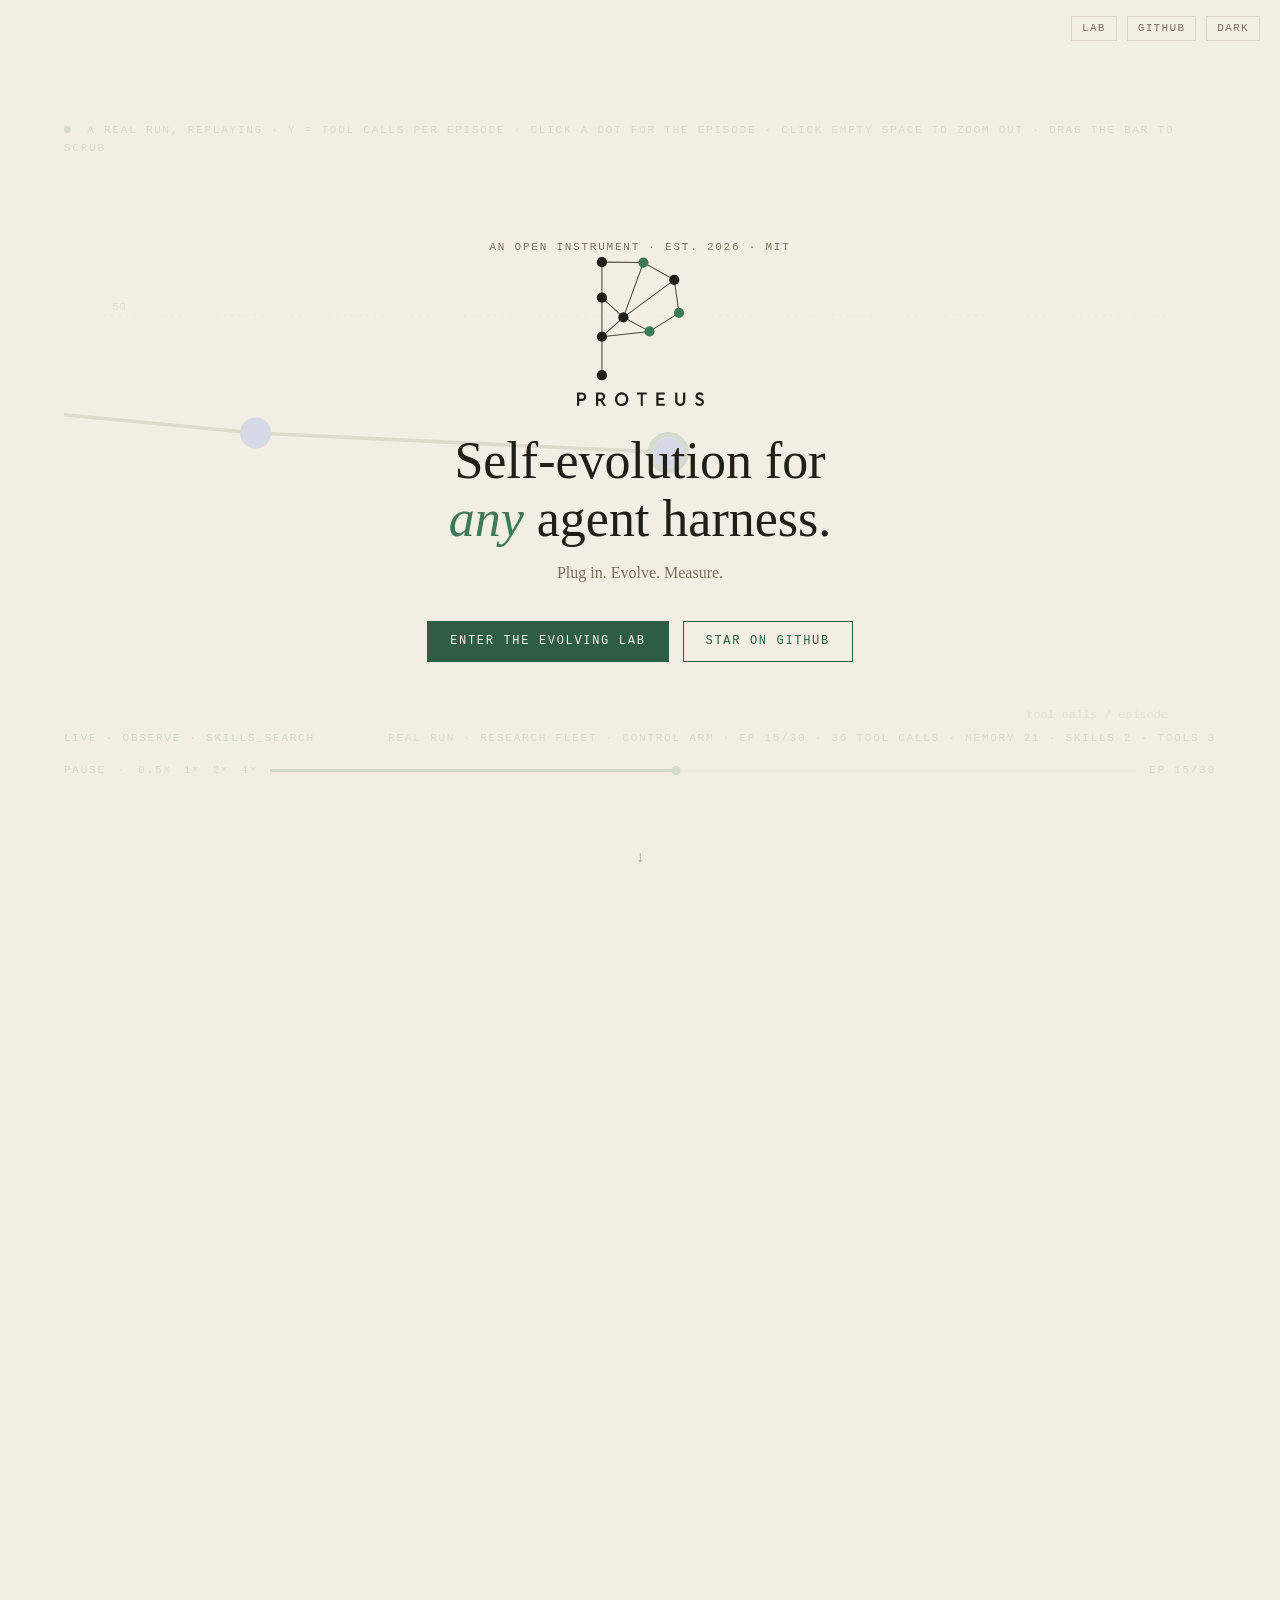
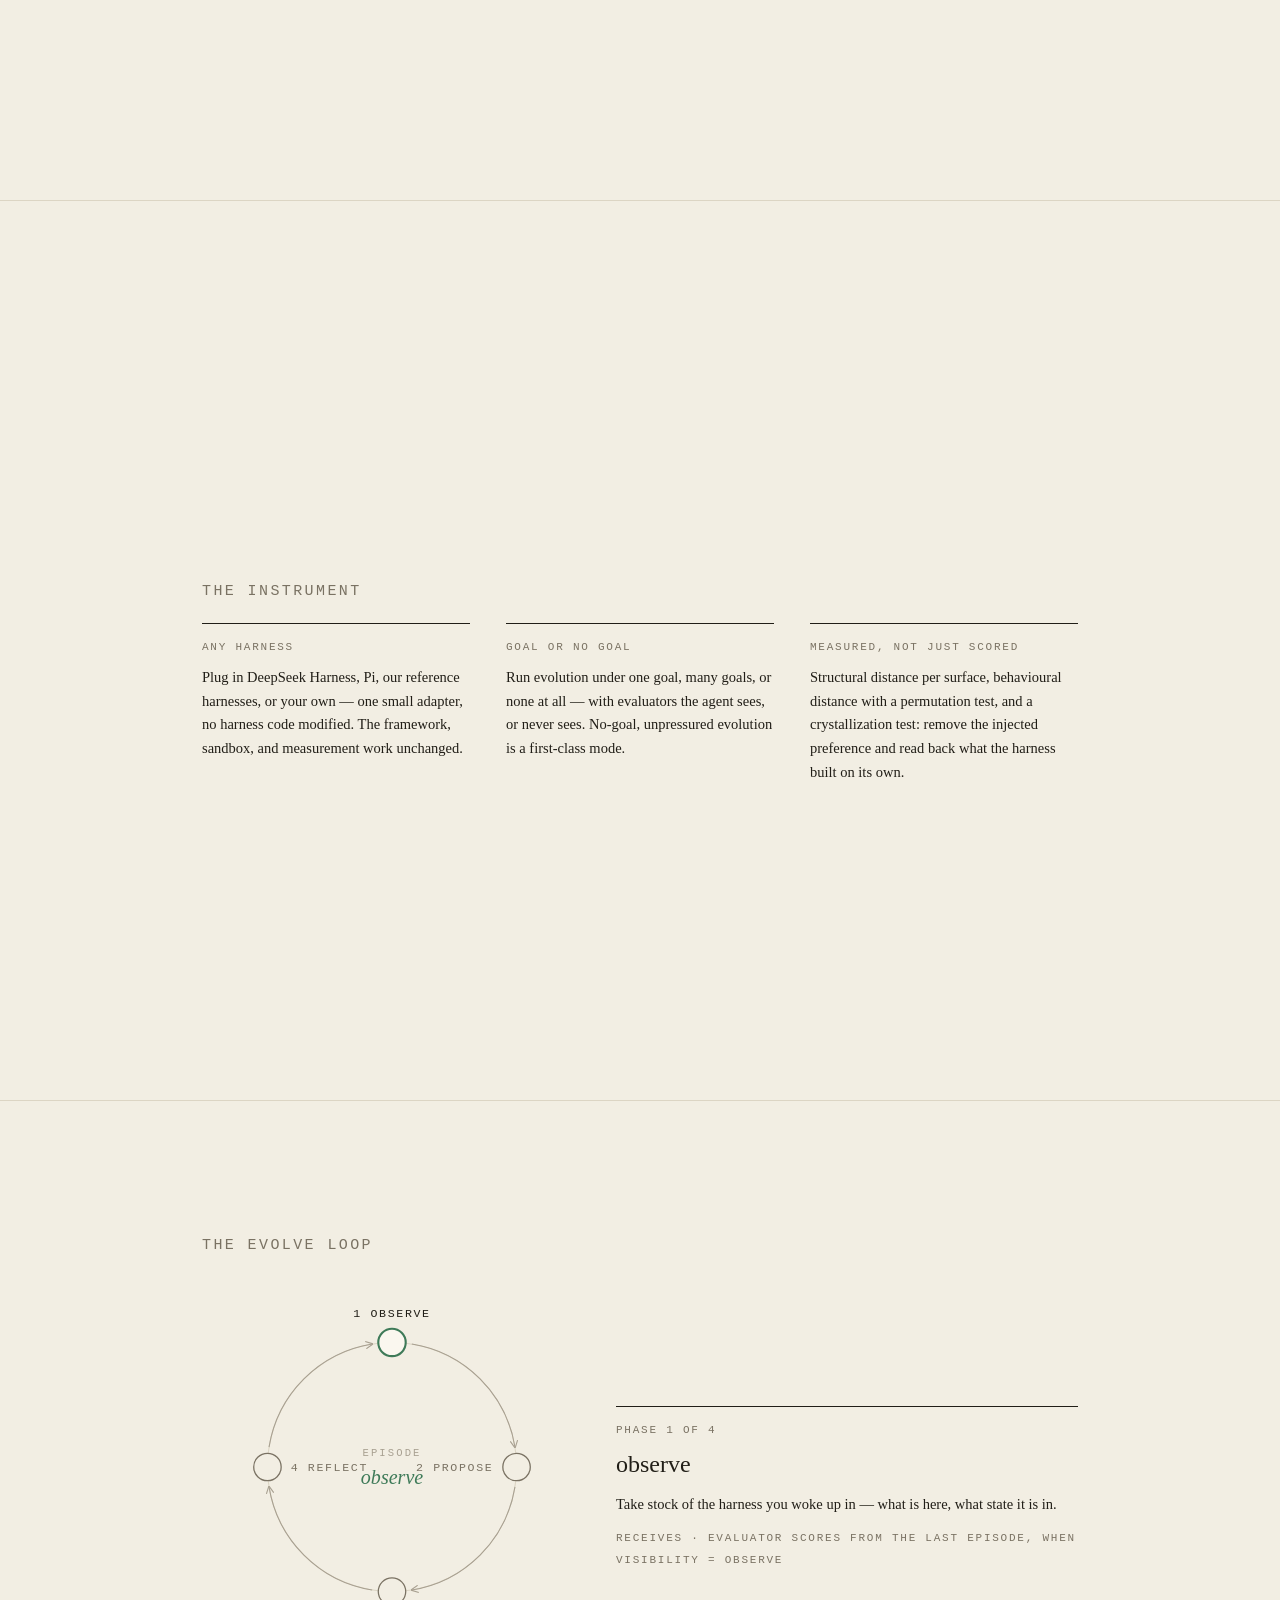
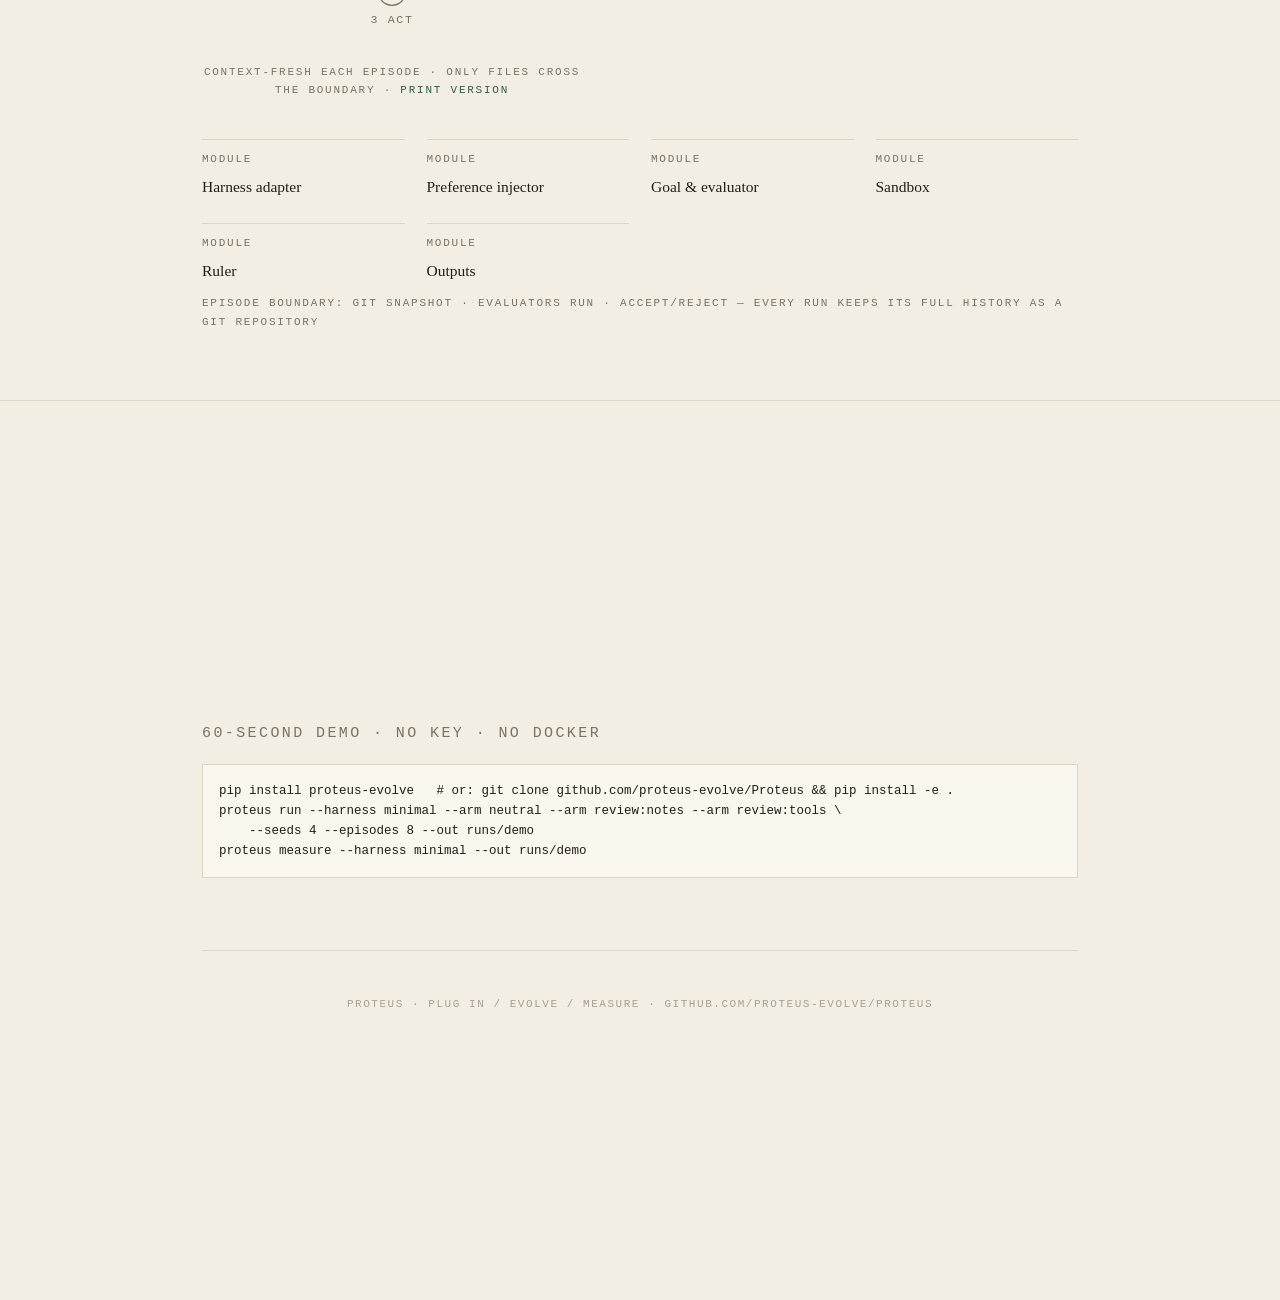
==== index.html @ 823c4cc6 "Deploy the Proteus frontend" ====
<!doctype html>
<html lang="en">
<head>
<meta charset="utf-8">
<meta name="viewport" content="width=device-width, initial-scale=1">
<title>Proteus — self-evolution for any agent harness</title>
<link rel="stylesheet" href="assets/site.css">
<style>
html { scroll-snap-type:y mandatory }
section.snap { height:100vh; scroll-snap-align:start; position:relative;
  display:flex; flex-direction:column; align-items:center; justify-content:center }
#corner-nav { position:fixed; top:16px; right:20px; z-index:40; display:flex;
  gap:10px; align-items:center }


/* the full-viewport stage: behind the hero, front for the trace section */
#stage { position:fixed; inset:0; z-index:1; opacity:.16; pointer-events:none;
  transition:opacity .8s cubic-bezier(.32,.72,0,1);
  display:flex; flex-direction:column; justify-content:center; padding:8vh 5vw }
body.trace-front #stage { opacity:1; pointer-events:auto }
#traj { width:100%; max-height:62vh; display:block }
#traj .axis { stroke:var(--rule) }
#traj .tline { stroke:var(--soft); fill:none; stroke-width:1.2 }
#traj circle { cursor:pointer }
#traj circle.cur { animation:breathe 3.4s cubic-bezier(.4,0,.6,1) infinite;
  transform-box:fill-box; transform-origin:50% 50%; will-change:transform,opacity }
@keyframes breathe {
  0%,100% { transform:scale(.8);  opacity:.5 }
  50%     { transform:scale(1.9); opacity:1 }
}
#traj circle.halo { fill:none; stroke:var(--anchor-hi); stroke-width:2;
  transform-box:fill-box; transform-origin:50% 50%; pointer-events:none;
  animation:halo 3.4s cubic-bezier(.4,0,.6,1) infinite }
@keyframes halo {
  0%,100% { transform:scale(1);   opacity:.5 }
  50%     { transform:scale(3.2); opacity:0 }
}
#stage-cap { display:flex; justify-content:space-between; gap:20px; flex-wrap:wrap }
#tick-line { min-height:20px; color:var(--anchor-hi) }
#live-card { position:absolute; width:min(330px, 34vw); pointer-events:none;
  opacity:0; transition:opacity .5s; border-left:2px solid var(--anchor-hi);
  padding:2px 0 2px 14px }
body.trace-front #live-card { opacity:1 }
#live-card .lc-prompt { font:italic 15px/1.5 "Iowan Old Style",Palatino,Georgia,serif;
  color:var(--ink); margin:6px 0 10px }
#live-card .lc-sub { color:var(--dim) }
#live-card .art { font:12px/1.7 "SF Mono",ui-monospace,monospace; color:var(--soft);
  white-space:nowrap; overflow:hidden; text-overflow:ellipsis }
#live-card .art b { color:var(--anchor-hi); font-weight:400 }
.hero-sec { z-index:2; text-align:center; pointer-events:none }
.hero-sec > * { pointer-events:auto }
.hero-h1 { font-size:clamp(30px,4.6vw,52px); font-weight:400; line-height:1.12;
  margin:26px auto 12px; max-width:20ch; text-wrap:balance }
.hero-cta { margin-top:34px; display:flex; gap:14px; justify-content:center;
  flex-wrap:wrap }
.hero-sec .down { position:absolute; bottom:30px; left:50%;
  transform:translateX(-50%); color:var(--dim); animation:bob 2.4s infinite;
  pointer-events:none }
@keyframes bob { 0%,100%{transform:translate(-50%,0)} 50%{transform:translate(-50%,8px)} }
@keyframes pulse { 0%,100%{opacity:1} 50%{opacity:.25} }
@media (prefers-reduced-motion: reduce) {
  .hero-sec .down, #traj circle.cur, #traj circle.halo, .sp-dot { animation:none }
  #traj circle.halo { display:none } }
.trace-hint { position:fixed; top:9vh; left:5vw; z-index:3; pointer-events:none;
  opacity:0; visibility:hidden;
  transition:opacity .8s cubic-bezier(.32,.72,0,1), visibility 0s .8s }
body.trace-front .trace-hint { opacity:1; visibility:visible; transition-delay:0s }
.rest { position:relative; z-index:2; background:var(--bg) }
section.page { height:100vh; scroll-snap-align:start; overflow-y:auto;
  display:flex; align-items:center; background:var(--bg);
  border-top:1px solid var(--rule); position:relative; z-index:2 }
section.page > .wrap { width:100% }
.sp-dot { width:7px; height:7px; border-radius:50%; background:var(--anchor-hi);
  display:inline-block; margin-right:8px;
  animation:breathe-dot 3.4s cubic-bezier(.4,0,.6,1) infinite }
@keyframes breathe-dot {
  0%,100% { transform:scale(.62); opacity:.5;  box-shadow:0 0 0 0 var(--anchor-hi) }
  50%     { transform:scale(1.15); opacity:1;  box-shadow:0 0 9px 1px var(--anchor-hi) }
}
</style>
</head>
<body>
<nav id="corner-nav">
  <a href="playground.html">Lab</a>
  <a href="https://github.com/proteus-evolve/Proteus">GitHub</a>
  <button id="theme-btn" type="button" aria-label="switch theme"></button>
</nav>

<div id="stage">
  <div class="micro" style="margin-bottom:14px"><span class="sp-dot"></span>
    a real run, replaying · y = tool calls per episode · click a dot for the episode ·
    click empty space to zoom out · drag the bar to scrub</div>
  <svg id="traj" viewBox="0 0 1000 520" aria-label="evolution trajectory">
    <g id="tj-overlay"></g><g id="tj-world"></g></svg>
  <div id="live-card">
    <div class="micro"><span class="sp-dot"></span><span id="lc-head"></span></div>
    <div class="lc-prompt" id="lc-prompt"></div>
    <div class="micro lc-sub">acting on</div>
    <div id="lc-arts"></div>
  </div>
  <div id="stage-cap">
    <span class="micro" id="tick-line"></span>
    <span class="micro" id="case-foot"></span>
  </div>
  <div id="transport">
    <a href="#" id="pp" class="micro tbtn">pause</a>
    <span class="micro tsep">·</span>
    <a href="#" class="micro tbtn spd" data-s="0.5">0.5×</a>
    <a href="#" class="micro tbtn spd on" data-s="1">1×</a>
    <a href="#" class="micro tbtn spd" data-s="2">2×</a>
    <a href="#" class="micro tbtn spd" data-s="4">4×</a>
    <div id="scrub"><i id="scrub-fill"></i><b id="scrub-knob"></b></div>
    <span class="micro" id="scrub-lab"></span>
  </div>
</div>

<section class="snap hero-sec">
  <div class="kicker micro">an open instrument · est. 2026 · MIT</div>
  <svg class="mark lockup" viewBox="0 0 621 734" role="img" aria-label="Proteus">
  <title>Proteus</title>
  <style>
    .mark line { stroke: currentColor; stroke-width: 5; opacity: .8; stroke-linecap: round }
    .mark circle { fill: currentColor }
    .mark circle.a { fill: var(--logo-accent, #3E7A58) }
    .mark path { fill: currentColor }
  </style>
  <g transform="translate(92.0 0)">
    <g fill="none">
      <line x1="30" y1="30" x2="233" y2="32"/>
      <line x1="30" y1="30" x2="30" y2="204"/>
      <line x1="233" y1="32" x2="384" y2="117"/>
      <line x1="233" y1="32" x2="135" y2="300"/>
      <line x1="384" y1="117" x2="407" y2="278"/>
      <line x1="384" y1="117" x2="135" y2="300"/>
      <line x1="30" y1="204" x2="135" y2="300"/>
      <line x1="30" y1="204" x2="30" y2="395"/>
      <line x1="407" y1="278" x2="263" y2="369"/>
      <line x1="135" y1="300" x2="263" y2="369"/>
      <line x1="135" y1="300" x2="30" y2="395"/>
      <line x1="263" y1="369" x2="30" y2="395"/>
      <line x1="30" y1="395" x2="30" y2="583"/>
    </g>
    <circle cx="30" cy="30" r="25"/>
    <circle cx="233" cy="32" r="25" class="a"/>
    <circle cx="384" cy="117" r="25"/>
    <circle cx="30" cy="204" r="25"/>
    <circle cx="407" cy="278" r="25" class="a"/>
    <circle cx="135" cy="300" r="25"/>
    <circle cx="263" cy="369" r="25" class="a"/>
    <circle cx="30" cy="395" r="25"/>
    <circle cx="30" cy="583" r="25"/>
  </g>
  <g transform="translate(0.0 667.0)">
    <g transform="translate(-18.000000,77.058488) scale(0.100000,-0.100000)">
      <path d="M2253 751 c-135 -46 -213 -162 -213 -316 0 -229 195 -380 413 -321
207 56 305 296 199 490 -75 137 -246 200 -399 147z m225 -117 c78 -46 126
-165 102 -256 -50 -191 -291 -237 -398 -76 -24 38 -27 50 -27 132 0 84 2 94
29 134 67 98 190 126 294 66z"/>
      <path d="M6108 760 c-76 -23 -128 -95 -128 -177 0 -86 50 -139 175 -188 90
-35 114 -50 126 -82 21 -55 -35 -113 -107 -113 -35 0 -112 37 -127 61 -17 27
-28 24 -66 -15 l-33 -34 42 -41 c89 -86 249 -96 336 -19 48 42 64 77 64 138 0
100 -36 140 -180 201 -94 39 -120 62 -120 106 0 75 119 97 184 34 l32 -31 38
39 37 38 -42 37 c-61 52 -151 70 -231 46z"/>
      <path d="M180 435 l0 -325 55 0 55 0 0 120 0 120 83 0 c98 0 146 12 187 47 94
78 93 245 -1 315 -54 40 -93 48 -240 48 l-139 0 0 -325z m290 210 c37 -19 50
-43 50 -92 -1 -73 -46 -103 -152 -103 l-78 0 0 105 0 105 75 0 c48 0 87 -6
105 -15z"/>
      <path d="M1118 754 c-5 -4 -8 -151 -8 -326 l0 -318 55 0 55 0 0 120 0 120 49
0 49 0 74 -120 73 -120 63 0 64 0 -23 38 c-13 20 -49 77 -80 127 l-58 89 39
23 c49 30 90 108 90 173 0 62 -35 127 -89 165 -42 30 -44 30 -194 33 -84 2
-155 0 -159 -4z m281 -108 c49 -26 66 -99 35 -145 -24 -34 -74 -51 -149 -51
l-65 0 0 105 0 105 75 0 c46 0 87 -6 104 -14z"/>
      <path d="M3110 710 l0 -50 95 0 95 0 0 -275 0 -275 50 0 50 0 0 275 0 275 95
0 95 0 0 50 0 50 -240 0 -240 0 0 -50z"/>
      <path d="M4060 435 l0 -325 205 0 205 0 0 50 0 50 -150 0 -150 0 0 90 0 89
128 3 127 3 3 47 3 47 -128 3 -128 3 -3 83 -3 82 151 0 150 0 0 50 0 50 -205
0 -205 0 0 -325z"/>
      <path d="M4988 753 c-2 -5 -4 -111 -3 -238 1 -220 2 -232 24 -278 97 -198 393
-174 456 37 11 37 15 105 15 268 l0 218 -54 0 -55 0 -3 -232 c-3 -209 -5 -236
-22 -261 -54 -80 -178 -79 -228 2 -22 34 -23 48 -26 264 l-4 227 -48 0 c-27 0
-50 -3 -52 -7z"/>
    </g>
  </g>
</svg>
  <h1 class="hero-h1">
    Self-evolution for <em style="font-style:italic;color:var(--anchor-hi)">any</em>
    agent harness.</h1>
  <div class="slog" style="color:var(--soft)">Plug in. Evolve. Measure.</div>
  <div class="cta hero-cta">
    <a class="btn primary" href="playground.html">Enter the evolving lab</a>
    <a class="btn" href="https://github.com/proteus-evolve/Proteus">Star on GitHub</a>
  </div>
  <div class="down">↓</div>
</section>

<section class="snap" id="trace-sec">
  <div class="trace-hint">
    <div class="micro">the specimen · research fleet · control arm — no goal,
      no injected preference</div>
    <div class="micro" style="margin-top:4px;color:var(--dim)">click any dot to step
      inside an episode · scroll on for the instrument</div>
  </div>
</section>

<section class="page"><div class="wrap">
  <h2>The instrument</h2>
  <div class="grid">
    <div class="card">
      <h3>Any harness</h3>
      Plug in DeepSeek Harness, Pi, our reference harnesses, or your own — one small
      adapter, no harness code modified. The framework, sandbox, and measurement work
      unchanged.
    </div>
    <div class="card">
      <h3>Goal or no goal</h3>
      Run evolution under one goal, many goals, or none at all — with evaluators the agent
      sees, or never sees. No-goal, unpressured evolution is a first-class mode.
    </div>
    <div class="card">
      <h3>Measured, not just scored</h3>
      Structural distance per surface, behavioural distance with a permutation test, and a
      crystallization test: remove the injected preference and read back what the harness
      built on its own.
    </div>
  </div>

  
  </div></section>

<section class="page"><div class="wrap">
  <h2>The evolve loop</h2>
  <div class="loop-wrap">
    <div class="loop-stage">
      <svg id="loop-svg" viewBox="0 0 360 360" aria-label="observe, propose, act, reflect cycle">
        <circle cx="180" cy="180" r="118" fill="none" stroke="var(--rule)" stroke-width="1"/>
        <g id="loop-arrows"></g>
        <g id="loop-nodes"></g>
        <text x="180" y="170" text-anchor="middle" class="loop-ep micro">EPISODE</text>
        <text x="180" y="196" text-anchor="middle" id="loop-phase" class="loop-cur"></text>
      </svg>
      <div class="micro" style="text-align:center; margin-top:6px">
        context-fresh each episode · only files cross the boundary ·
        <a href="assets/proteus-architecture.png">print version</a></div>
    </div>
    <div class="loop-detail">
      <div class="micro" id="d-kind"></div>
      <div class="d-title" id="d-title"></div>
      <p id="d-body"></p>
      <div class="micro" id="d-plug"></div>
    </div>
  </div>

  <div class="mod-rail" id="mods"></div>
  <div class="micro" style="margin-top:10px">episode boundary: git snapshot · evaluators
  run · accept/reject — every run keeps its full history as a git repository</div>

<style>
.loop-wrap { display:grid; grid-template-columns:minmax(280px,380px) 1fr; gap:34px;
  align-items:center }
@media (max-width:760px){ .loop-wrap { grid-template-columns:1fr } }
#loop-svg { width:100%; display:block }
.loop-ep { fill:var(--dim); font-size:10px; letter-spacing:.2em }
.loop-cur { fill:var(--anchor-hi); font-size:19px;
  font-family:"Iowan Old Style",Palatino,Georgia,serif; font-style:italic }
.loop-node { cursor:pointer }
.loop-node circle { fill:var(--bg); stroke:var(--soft); stroke-width:1.2;
  transition:all .25s }
.loop-node text { fill:var(--soft); font-size:11px; letter-spacing:.14em;
  font-family:"SF Mono",ui-monospace,monospace; text-transform:uppercase }
.loop-node.on circle { stroke:var(--anchor-hi); stroke-width:2; fill:var(--panel) }
.loop-node.on text { fill:var(--ink) }
.loop-node.lit circle { stroke:var(--anchor-hi); stroke-dasharray:3 3 }
#loop-arrows path { stroke:var(--dim); fill:none; stroke-width:1;
  marker-end:url(#arr) }
.loop-detail { border-top:1px solid var(--ink); padding-top:14px; min-height:150px }
.d-title { font-size:24px; margin:6px 0 8px;
  font-family:"Iowan Old Style",Palatino,Georgia,serif }
.loop-detail p { font-size:14.5px; margin-bottom:10px }
#d-plug { line-height:2 }
.mod-rail { display:grid; grid-template-columns:repeat(auto-fit,minmax(200px,1fr));
  gap:22px; margin-top:40px }
.mod { border-top:1px solid var(--rule); padding-top:10px; cursor:pointer;
  transition:border-color .2s }
.mod:hover, .mod.on { border-top-color:var(--anchor) }
.mod .micro { display:block; margin-bottom:6px }
.mod .m-name { font-size:15.5px;
  font-family:"Iowan Old Style",Palatino,Georgia,serif }
</style>
<script>
const PHASES = [
  {k:"observe", body:"Take stock of the harness you woke up in — what is here, what state it is in.",
   plug:"receives · evaluator scores from the last episode, when visibility = observe"},
  {k:"propose", body:"List what you could do next to improve your own harness.",
   plug:"receives · the disposition's phase text, like every phase"},
  {k:"act", body:"Pick one proposal and carry it out by editing your own harness.",
   plug:"receives · the goal text, when a goal is configured"},
  {k:"reflect", body:"Decide what to carry forward. Only files survive to the next episode.",
   plug:"followed by · git snapshot → evaluators → accept/reject"},
];
const MODS = [
  {n:"Harness adapter", lit:[0,1,2,3],
   b:"One small class runs the four phases on any harness — minimal, llm, dsh, pi, aki, or yours via --harness module:Class. No harness code modified.",
   p:"runs · every phase"},
  {n:"Preference injector", lit:[0,1,2,3],
   b:"A removable disposition installed at episode 0: review:<surface>, record:<surface>, or custom text — carried as a marked block the harness reads natively.",
   p:"touches · every phase, removable for the swap test"},
  {n:"Goal & evaluator", lit:[0,2],
   b:"No goal, one goal, or many. Evaluators score every episode; the agent sees the score in observe — or never. An outer loop can reject regressions.",
   p:"goal → act · visible scores → observe"},
  {n:"Sandbox", lit:[2],
   b:"Episodes run in prepared, pinned containers (environments/): the harness in the image, the evolving workspace always a mount, network declared per environment.",
   p:"contains · act, where authored code runs"},
  {n:"Ruler", lit:[3],
   b:"Structural distance per surface, behavioural distance with a permutation test, and crystallization: remove the disposition, read back what survived.",
   p:"reads · every episode boundary, same ruler for every condition"},
  {n:"Outputs", lit:[3],
   b:"One git commit per episode — export or push the evolution history. A live tracker shows progress and the identity fabric while the sweep runs.",
   p:"emits · git history + live fabric"},
];
const CX=180, CY=180, R=118;
const pos = i => { const a = -Math.PI/2 + i*Math.PI/2;
  return [CX+R*Math.cos(a), CY+R*Math.sin(a)]; };
const nodesG = document.getElementById("loop-nodes");
const arrowsG = document.getElementById("loop-arrows");
const svg = document.getElementById("loop-svg");
svg.insertAdjacentHTML("afterbegin",
  `<defs><marker id="arr" viewBox="0 0 8 8" refX="7" refY="4" markerWidth="7"
    markerHeight="7" orient="auto"><path d="M0,0 L8,4 L0,8" fill="none"
    stroke="var(--dim)" stroke-width="1.2"/></marker></defs>`);
PHASES.forEach((p,i) => {
  const [x,y] = pos(i);
  const g = document.createElementNS("http://www.w3.org/2000/svg","g");
  g.setAttribute("class","loop-node"); g.dataset.i = i;
  const ly = i===0 ? y-24 : i===2 ? y+30 : y+4;
  const lx = i===1 ? x-22 : i===3 ? x+22 : x;      // side labels sit inside the circle
  const anch = i===1 ? "end" : i===3 ? "start" : "middle";
  g.innerHTML = `<circle cx="${x}" cy="${y}" r="13"/>
    <text x="${lx}" y="${ly}" text-anchor="${anch}">${i+1} ${p.k}</text>`;
  g.addEventListener("click", () => { manual = true; setPhase(i); });
  nodesG.appendChild(g);
  const [x2,y2] = pos((i+1)%4);
  const a1 = -Math.PI/2 + i*Math.PI/2 + 0.16, a2 = a1 + Math.PI/2 - 0.32;
  const p1 = [CX+R*Math.cos(a1), CY+R*Math.sin(a1)];
  const p2 = [CX+R*Math.cos(a2), CY+R*Math.sin(a2)];
  const path = document.createElementNS("http://www.w3.org/2000/svg","path");
  path.setAttribute("d",
    `M${p1[0]},${p1[1]} A${R},${R} 0 0 1 ${p2[0]},${p2[1]}`);
  arrowsG.appendChild(path);
});
let cur = 0, manual = false;
function setPhase(i, fromMod) {
  cur = i;
  [...nodesG.children].forEach((g,j) => {
    g.classList.toggle("on", j===i);
    if (!fromMod) g.classList.remove("lit");
  });
  const p = PHASES[i];
  document.getElementById("loop-phase").textContent = p.k;
  if (!fromMod) {
    document.getElementById("d-kind").textContent = `phase ${i+1} of 4`;
    document.getElementById("d-title").textContent = p.k;
    document.getElementById("d-body").textContent = p.body;
    document.getElementById("d-plug").textContent = p.plug;
    [...document.querySelectorAll(".mod")].forEach(m => m.classList.remove("on"));
  }
}
const modsDiv = document.getElementById("mods");
MODS.forEach((m,mi) => {
  const d = document.createElement("div");
  d.className = "mod";
  d.innerHTML = `<span class="micro">module</span>
    <span class="m-name">${m.n}</span>`;
  const show = () => {
    document.getElementById("d-kind").textContent = "module";
    document.getElementById("d-title").textContent = m.n;
    document.getElementById("d-body").textContent = m.b;
    document.getElementById("d-plug").textContent = m.p;
    [...document.querySelectorAll(".mod")].forEach(x => x.classList.remove("on"));
    d.classList.add("on");
    [...nodesG.children].forEach((g,j) =>
      g.classList.toggle("lit", m.lit.includes(j)));
    manual = true;
  };
  d.addEventListener("mouseenter", () => {
    [...nodesG.children].forEach((g,j) =>
      g.classList.toggle("lit", m.lit.includes(j)));
  });
  d.addEventListener("mouseleave", () => {
    if (!d.classList.contains("on"))
      [...nodesG.children].forEach(g => g.classList.remove("lit"));
  });
  d.addEventListener("click", show);
  modsDiv.appendChild(d);
});
setPhase(0);
if (!matchMedia("(prefers-reduced-motion: reduce)").matches)
  setInterval(() => { if (!manual) setPhase((cur+1)%4); }, 2600);
</script>

  
  </div></section>

<section class="page"><div class="wrap">
  <h2>60-second demo · no key · no docker</h2>
  <pre class="cmd">pip install proteus-evolve   # or: git clone github.com/proteus-evolve/Proteus && pip install -e .
proteus run --harness minimal --arm neutral --arm review:notes --arm review:tools \
    --seeds 4 --episodes 8 --out runs/demo
proteus measure --harness minimal --out runs/demo</pre>

  <footer class="site">Proteus · plug in / evolve / measure ·
<a href="https://github.com/proteus-evolve/Proteus">github.com/proteus-evolve/Proteus</a></footer>
</div></section>


<div id="dome-overlay">
  <div class="dome-top">
    <span class="micro" id="dome-title"></span>
    <span class="dome-nav">
      <a href="#" id="dome-prev">‹ prev</a>
      <a href="#" id="dome-next">next ›</a>
      <a href="#" id="dome-close">✕ close</a>
    </span>
  </div>
  <div class="dome-body">
    <div class="disc" id="dome">
      <div class="micro" id="dome-phase"></div>
      <div class="prompt" id="dome-prompt"></div>
      <div id="dome-feed"></div>
    </div>
    <div class="dome-panels">
      <div class="dome-side">
        <h3>setup</h3>
        <div class="kv" id="dome-setup"></div>
      </div>
      <div class="dome-side">
        <h3>measurement · this episode</h3>
        <div class="kv" id="dome-meas"></div>
      </div>
    </div>
  </div>
</div>



<style>
:root { --s-memory:#4F6DF5 }
.case { display:block; max-width:660px; margin:52px auto 0; text-align:left;
  border:1px solid var(--rule); background:var(--panel); padding:16px 18px 12px;
  text-decoration:none; color:var(--ink) }
.case:hover { border-color:var(--anchor); text-decoration:none }
.sp-head { display:flex; align-items:center; gap:8px; margin-bottom:10px }
.sp-dot { width:7px; height:7px; border-radius:50%; background:var(--anchor-hi);
  animation:pulse 1.6s ease-in-out infinite; flex:none }
@keyframes pulse { 0%,100%{opacity:1} 50%{opacity:.25} }
@media (prefers-reduced-motion: reduce){ .sp-dot{animation:none} }
#traj { width:100%; display:block }
#traj .axis { stroke:var(--rule) }
#traj .tline { stroke:var(--soft); fill:none; stroke-width:1 }
#traj circle { cursor:pointer }
#traj circle.cur { animation:breathe 3.4s cubic-bezier(.4,0,.6,1) infinite;
  transform-box:fill-box; transform-origin:50% 50%; will-change:transform,opacity }
@keyframes breathe {
  0%,100% { transform:scale(.8);  opacity:.5 }
  50%     { transform:scale(1.9); opacity:1 }
}
#traj circle.halo { fill:none; stroke:var(--anchor-hi); stroke-width:2;
  transform-box:fill-box; transform-origin:50% 50%; pointer-events:none;
  animation:halo 3.4s cubic-bezier(.4,0,.6,1) infinite }
@keyframes halo {
  0%,100% { transform:scale(1);   opacity:.5 }
  50%     { transform:scale(3.2); opacity:0 }
}
#tick-line { min-height:17px; color:var(--anchor-hi) }
.sp-foot { margin-top:8px; color:var(--dim) }
#transport { display:flex; align-items:center; gap:12px; margin-top:14px }
.tbtn { color:var(--soft) } .tbtn:hover { color:var(--anchor); text-decoration:none }
.tbtn.on { color:var(--anchor-hi) }
.tsep { color:var(--dim) }
#scrub { flex:1; height:14px; display:flex; align-items:center; cursor:pointer;
  position:relative; min-width:160px; touch-action:none }
#scrub::before { content:""; position:absolute; left:0; right:0; height:3px;
  background:var(--rule) }
#scrub-fill { position:absolute; left:0; height:3px; background:var(--anchor);
  width:0 }
#scrub-knob { position:absolute; width:9px; height:9px; border-radius:50%;
  background:var(--anchor-hi); transform:translateX(-50%); left:0 }

#dome-overlay { position:fixed; inset:0; background:var(--bg); z-index:50;
  display:flex; flex-direction:column; padding:18px 22px; overflow-y:auto;
  visibility:hidden; opacity:0;
  transition:opacity .45s cubic-bezier(.32,.72,0,1), visibility 0s .45s }
#dome-overlay.on { visibility:visible; opacity:1; transition:opacity .45s
  cubic-bezier(.32,.72,0,1) }
#dome-overlay .dome-top, #dome-overlay .dome-body { opacity:0;
  transform:translateY(12px);
  transition:opacity .5s cubic-bezier(.32,.72,0,1), transform .5s
  cubic-bezier(.32,.72,0,1) }
#dome-overlay.in .dome-top, #dome-overlay.in .dome-body { opacity:1;
  transform:none }
#zoom-ghost { position:fixed; border-radius:50%; border:1px solid var(--soft);
  background:var(--panel); z-index:60; pointer-events:none;
  transition:all .62s cubic-bezier(.32,.72,0,1) }
@media (prefers-reduced-motion: reduce) {
  #dome-overlay, #dome-overlay .dome-top, #dome-overlay .dome-grid,
  #zoom-ghost { transition:none } }
.dome-top { display:flex; justify-content:space-between; align-items:center;
  margin-bottom:8px }
.dome-nav a { margin-left:18px; font:12px "SF Mono",ui-monospace,monospace;
  letter-spacing:.1em; text-transform:uppercase }
.dome-body { flex:1; position:relative; display:flex; align-items:center }
.disc { --R:min(96vh, 54vw); position:absolute; left:-1px; top:50%;
  transform:translateY(-50%); width:var(--R); height:calc(2*var(--R));
  border-radius:0 var(--R) var(--R) 0; overflow:hidden;
  display:flex; flex-direction:column; justify-content:center;
  padding:0 12% 0 4%; color:#F8F7F2 }
.disc .micro { color:rgba(255,255,255,.72) }
#dome-phase { letter-spacing:.3em; margin-bottom:8px }
.disc .prompt { font:italic 14.5px/1.5 "Iowan Old Style",Palatino,Georgia,serif;
  color:rgba(255,255,255,.82); margin-bottom:16px; max-width:46ch }
#dome-feed { max-height:66%; overflow-y:auto; font:13px/1.85 "SF Mono",
  ui-monospace,monospace; scrollbar-width:none }
#dome-feed::-webkit-scrollbar { display:none }
#dome-feed.live { mask-image:linear-gradient(to bottom, transparent, black 14%) }
#dome-feed .st.now { background:rgba(255,255,255,.14); border-radius:3px }
#dome-feed .st { display:flex; gap:10px; align-items:baseline; white-space:nowrap;
  overflow:hidden }
#dome-feed .st .ph { color:rgba(255,255,255,.5); width:60px; flex:none;
  font-size:10px; text-transform:uppercase; letter-spacing:.08em }
#dome-feed .st .tl { color:#fff; flex:none }
#dome-feed .st .tg { color:rgba(255,255,255,.66); overflow:hidden;
  text-overflow:ellipsis }
#dome-feed .st.w .tl { text-decoration:underline; text-underline-offset:3px }
.dome-panels { margin-left:calc(min(96vh,54vw) + 3vw); flex:1;
  display:grid; grid-template-columns:1fr 1fr; gap:34px; max-width:760px;
  padding-right:3vw }
.dome-side .kv { font-size:13.5px }
.dome-side .kv .micro { display:block; margin:10px 0 1px }
@media (max-width:820px) {
  .disc { --R:min(56vh,80vw) }
  .dome-panels { margin-left:calc(min(56vh,80vw) + 4vw); grid-template-columns:1fr;
    overflow-y:auto; max-height:88vh }
}
.meas-bar { height:5px; background:var(--anchor); margin:3px 0 8px }

/* ------------------------------------------------------------------ phone layout
   A phone is portrait, short, and has a browser chrome that grows and shrinks as you
   scroll. Three things follow: heights are dvh (100vh is the *large* viewport, so a
   100vh section is taller than what you can see while the address bar is out); snap is
   proximity, not mandatory, so a section taller than the screen can still be read; and
   the trajectory frame turns portrait, because a 1000x520 world drawn 375px wide is
   195px tall — a sliver. */
@media (max-width:760px) {
  html { scroll-snap-type:y proximity }
  section.snap, section.page { height:auto; min-height:100vh; min-height:100svh }
  section.snap { padding:72px 20px 30px }
  section.page { align-items:flex-start; padding:64px 0 34px }
  section.page > .wrap { margin-block:auto }          /* centred if it fits, top if not */

  #corner-nav { top:10px; right:12px; gap:6px }
  #corner-nav a, #theme-btn { padding:5px 8px; font-size:10px; letter-spacing:.1em }

  /* the stage's readouts belong to the trace section; over the hero they collide
     with the wordmark, so they only exist once the trace is in front */
  #stage { padding:64px 20px 24px }
  #stage > .micro, #stage-cap, #transport { display:none }
  body.trace-front #stage > .micro,
  body.trace-front #stage-cap,
  body.trace-front #transport { display:flex }
  body.trace-front #stage > .micro { display:block; font-size:10px; line-height:1.6 }
  #stage-cap { flex-direction:column; gap:4px }
  #transport { flex-wrap:wrap; gap:8px 10px; margin-top:10px }
  #scrub { order:2; flex:1 0 100%; min-width:0 }
  #scrub-lab { order:1; margin-left:auto }

  /* no room beside a 6px dot, and the same content is one tap away in the episode
     view, so the floating card is dropped rather than shrunk */
  #live-card { display:none }
  .trace-hint { top:62px; left:20px; right:20px }
  .trace-hint .micro { font-size:10px; line-height:1.55 }
  .trace-hint .micro + .micro { display:none }   /* the stage caption already says it */

  .hero-sec .mark.lockup, .hero .mark.lockup { height:104px }
  .hero-h1 { font-size:28px; margin-top:20px }
  .hero-cta { flex-direction:column; align-items:stretch; gap:10px; margin-top:26px }
  .hero-cta .btn { padding:12px 14px }
  .hero-sec .down { bottom:14px }

  pre.cmd { font-size:11.5px; padding:12px }
  h2 { margin-top:0 }

  /* the episode view stacks: the disc keeps bleeding off the left edge, the setup and
     measurement panels move below it instead of into a 16px gutter */
  #dome-overlay { padding:14px 16px }
  .dome-top { flex-wrap:wrap; gap:6px 14px }
  .dome-nav a { margin-left:0; margin-right:16px }
  .dome-body { flex-direction:column; align-items:stretch; overflow:visible }
  .disc { --R:min(44vh,96vw); position:relative; left:0; top:0; transform:none;
    margin-left:-16px; flex:none; padding:0 18% 0 16px }
  /* keep the feed in the disc's wide middle band, or the curve eats the outer rows */
  #dome-feed { max-height:56% }
  .disc .prompt { font-size:13.5px }
  .dome-panels { margin-left:0; grid-template-columns:1fr; gap:22px; max-width:none;
    padding:22px 0 0; overflow:visible; max-height:none }
}

/* A phone held sideways is wide enough to miss the query above and far too short for a
   full-height hero: the same crowding, so the same treatment, keyed on height. */
@media (max-height:600px) {
  html { scroll-snap-type:y proximity }
  section.snap, section.page { height:auto; min-height:100vh; min-height:100svh }
  section.snap { padding:54px 5vw 22px }
  section.page { align-items:flex-start; padding:50px 0 26px }
  section.page > .wrap { margin-block:auto }
  #corner-nav { top:8px; right:12px }

  #stage { padding:48px 5vw 16px }
  #stage > .micro, #stage-cap, #transport, #live-card { display:none }
  body.trace-front #stage > .micro { display:block }
  body.trace-front #stage-cap { display:flex }
  body.trace-front #transport { display:flex }
  #traj { min-height:0; max-height:52svh }

  .hero-sec .mark.lockup, .hero .mark.lockup { height:76px }
  .hero-h1 { font-size:26px; margin:14px auto 8px }
  .hero-cta { margin-top:18px }
  .hero-sec .down { display:none }
  .trace-hint { top:50px }
}
</style>

<script src="assets/case-data.js"></script>
<script>
(() => {
  const C = window.CASE, EPS = C.episodes, N = EPS.length;
  const SURF = {memory:"var(--s-memory)", skills:"var(--s-skills)", tools:"var(--s-tools)"};
  const WRITE = /write|edit|update|append/;
  // the framework's four phase prompts, verbatim (this arm adds no disposition or goal
  // text, so what the agent receives is exactly this)
  const PROMPTS = {
    observe: "Take stock of the harness you woke up in: what is here, what state it is in.",
    propose: "List what you could do next to improve your own harness.",
    act: "Pick one of your proposals and carry it out by editing your own harness.",
    reflect: "Decide what to carry forward. Only files survive to the next episode.",
  };
  const reduced = () => matchMedia("(prefers-reduced-motion: reduce)").matches;

  // ---- world geometry: x = episode, y = tool calls (fixed scale)
  const SP = 160, PADX = 90, VH = 520, TOP = 70, BOT = VH - 70;
  // the SVG frame is separate from the world: landscape on a desktop, portrait on a
  // phone, where a 1000x520 frame drawn 375px wide would be 195px of usable plot
  const svgEl = document.getElementById("traj");
  let FW = 1000, FH = 520, GRID_FS = 11;
  const narrow = () => innerWidth <= 760;
  const tcMax = Math.max(...EPS.map(e => e.steps.length));
  const Y_MAX = Math.ceil(tcMax / 25) * 25;
  const px = i => PADX + i * SP;
  const py = i => BOT - (EPS[i].steps.length / Y_MAX) * (BOT - TOP);
  const WORLD_W = PADX * 2 + (N - 1) * SP;

  const world = document.getElementById("tj-world");
  const overlay = document.getElementById("tj-overlay");
  world.innerHTML = `<polyline id="tj-line" fill="none" stroke="var(--soft)"
      stroke-width="1.4" points=""/>
    <line id="tj-grow" stroke="var(--anchor-hi)" stroke-width="1.6"
      x1="0" y1="0" x2="0" y2="0" opacity="0"/>
    <circle id="tj-halo" class="halo" r="7" cx="-999" cy="-999"/>
    <g id="tj-dots"></g>`;
  const dots = document.getElementById("tj-dots");
  const dom = i => {
    const e = EPS[i], p0 = i ? EPS[i-1].units : {memory:0,skills:0,tools:0};
    let best = null, bd = 0;
    for (const s of Object.keys(e.units)) {
      const d = e.units[s] - (p0[s]||0); if (d > bd) { bd = d; best = s; }
    }
    return best ? SURF[best] : "var(--s-none)";
  };
  EPS.forEach((e, i) => {
    const c = document.createElementNS("http://www.w3.org/2000/svg", "circle");
    c.setAttribute("cx", px(i)); c.setAttribute("cy", py(i)); c.setAttribute("r", 6);
    c.setAttribute("fill", dom(i)); c.dataset.i = i; c.style.display = "none";
    c.addEventListener("click", ev => { ev.stopPropagation();
      openDome(i, ev.currentTarget); });
    dots.appendChild(c);
  });

  // ---- 2D camera on the world group
  let S_FOLLOW, S_OVER;
  function setFrame() {
    const n = narrow();
    FW = n ? 520 : 1000;
    FH = n ? 560 : 520;
    GRID_FS = n ? 15 : 11;
    svgEl.setAttribute("viewBox", `0 0 ${FW} ${FH}`);
    S_FOLLOW = FW / (SP * (n ? 3 : 2.6));
    S_OVER = Math.min(FW / WORLD_W, 1) * 0.96;
  }
  setFrame();
  let mode = "follow";
  let cam = {x: px(0), y: py(0), s: S_FOLLOW};
  let tgt = {x: px(0), y: py(0), s: S_FOLLOW};
  // world units per rendered CSS pixel at a given camera scale: a phone frame is 520
  // units wide in ~340px, so a radius that reads on a desktop is invisible here
  const perPx = s => (FW / (svgEl.clientWidth || FW)) / s;
  function styleForMode() {
    const over = mode === "over";
    const u = perPx(over ? S_OVER : S_FOLLOW);
    const r = narrow() ? (over ? 4.5 : 11) * u : (over ? 16 : 6);
    const lw = narrow() ? (over ? 1.6 : 1.4) * u : (over ? 4 : 1.4);
    [...dots.children].forEach(c => c.setAttribute("r", r.toFixed(1)));
    document.getElementById("tj-line").setAttribute("stroke-width", lw.toFixed(2));
    document.getElementById("tj-grow").setAttribute("stroke-width",
      (lw * 1.15).toFixed(2));
  }
  function applyCam() {
    world.setAttribute("transform",
      `translate(${FW/2 - cam.s * cam.x} ${FH/2 - cam.s * cam.y}) scale(${cam.s})`);
    // y gridlines live in screen space, mapped through the camera
    const rows = [0, Y_MAX/2, Y_MAX].map(v => {
      const wy = BOT - (v / Y_MAX) * (BOT - TOP);
      return {v, sy: FH/2 + cam.s * (wy - cam.y)};
    }).filter(r => r.sy > 26 && r.sy < FH - 8);
    overlay.innerHTML = rows.map(r =>
      `<line x1="0" x2="${FW}" y1="${r.sy}" y2="${r.sy}" stroke="var(--rule)"
         stroke-dasharray="2 5"/>
       <text x="8" y="${r.sy - 5}" fill="var(--dim)" font-size="${GRID_FS}"
         font-family="SF Mono,ui-monospace,monospace">${r.v}</text>`).join("")
      + `<text x="${FW-8}" y="${FH-10}" text-anchor="end" fill="var(--dim)"
         font-size="${GRID_FS}"
         font-family="SF Mono,ui-monospace,monospace">tool calls / episode</text>`;
  }

  // ---- the player: a virtual clock the user can pause, scale, and scrub
  const EP_MS = 30000, LINE_MS = 3800, DWELL = EP_MS - LINE_MS;
  const CYCLE = N * EP_MS;
  let vt = 14 * EP_MS;                       // enter at episode 15
  let playing = true, speed = 1, lastNow = performance.now();
  const grow = document.getElementById("tj-grow");
  const lineEl = document.getElementById("tj-line");
  function syncLine(upto) {
    lineEl.setAttribute("points",
      EPS.slice(0, upto + 1).map((_, k) => `${px(k)},${py(k)}`).join(" "));
  }
  let lastEp = -1, lastStep = -1;
  function setCur(i) {
    cur = i;
    [...dots.children].forEach((c, k) => {
      c.style.display = k <= i ? "" : "none";
      c.classList.toggle("cur", k === i);
    });
    syncLine(i);
    const halo = document.getElementById("tj-halo");
    if (halo) {
      halo.setAttribute("cx", px(i)); halo.setAttribute("cy", py(i));
      halo.setAttribute("r", narrow() ? (12 * perPx(cam.s)).toFixed(1) : 7);
    }
    const u = EPS[i].units;
    document.getElementById("case-foot").textContent =
      `${C.meta.kind} · ep ${EPS[i].ep}/${N} · ${EPS[i].steps.length} tool calls · ` +
      `memory ${u.memory} · skills ${u.skills} · tools ${u.tools}`;
  }
  let cur = 0;
  const ease = k => k < .5 ? 2*k*k : 1 - Math.pow(-2*k + 2, 2) / 2;

  // ---- main loop: everything is a pure function of the playhead
  function frame(now) {
    const dt = Math.min((now || performance.now()) - lastNow, 250);
    lastNow = now || performance.now();
    if (playing) vt = (vt + dt * speed) % CYCLE;
    const t = vt;
    const ep = Math.floor(t / EP_MS);
    const intra = t - ep * EP_MS;
    if (ep !== lastEp) { setCur(ep); lastEp = ep; lastStep = -1; }
    const flying = intra > DWELL && ep < N - 1;
    if (flying) {
      const e = ease((intra - DWELL) / LINE_MS);
      const tx = px(ep) + (px(ep+1) - px(ep)) * e;
      const ty = py(ep) + (py(ep+1) - py(ep)) * e;
      grow.setAttribute("x1", px(ep)); grow.setAttribute("y1", py(ep));
      grow.setAttribute("x2", tx); grow.setAttribute("y2", ty);
      grow.setAttribute("opacity", 1);
      if (mode === "follow") { tgt.x = tx; tgt.y = ty; }
      if (lastStep !== -2) {
        document.getElementById("tick-line").textContent =
          `live · episode ${EPS[ep+1].ep} begins…`;
        lastStep = -2;
      }
    } else {
      grow.setAttribute("opacity", 0);
      if (mode === "follow") { tgt.x = px(ep); tgt.y = py(ep); }
      const steps = EPS[ep].steps;
      if (steps.length) {
        const si = Math.min(steps.length - 1,
          Math.floor(intra / DWELL * steps.length));
        if (si !== lastStep) {
          const [ph, tool, tg] = steps[si];
          document.getElementById("tick-line").textContent =
            `live · ${ph} · ${tool}${tg ? " → " + tg : ""}`;
          lastStep = si;
        }
      }
    }
    paintLiveCard(ep, intra, flying);
    const a = reduced() ? 1 : 0.055;
    cam.x += (tgt.x - cam.x) * a;
    cam.y += (tgt.y - cam.y) * a;
    cam.s += (tgt.s - cam.s) * a;
    applyCam();
    paintTransport(ep);
    requestAnimationFrame(frame);
  }

  // ---- the card that rides beside the evolving dot
  const card = document.getElementById("live-card");
  function paintLiveCard(ep, intra, flying) {
    if (mode !== "follow") { card.style.opacity = 0; return; }
    card.style.opacity = "";
    const svg = document.getElementById("traj");
    const box = svg.getBoundingClientRect();
    const sx = box.left + (FW/2 + cam.s * (px(ep) - cam.x)) * box.width / FW;
    const sy = box.top + (FH/2 + cam.s * (py(ep) - cam.y)) * box.height / FH;
    const stage = document.getElementById("stage").getBoundingClientRect();
    card.style.left = Math.min(sx - stage.left + 34, stage.width - 360) + "px";
    card.style.top  = Math.max(sy - stage.top - 40, 8) + "px";

    const e = EPS[ep], steps = e.steps;
    const k = flying ? steps.length
      : Math.max(1, Math.min(steps.length,
          Math.round(intra / DWELL * steps.length)));
    const ph = steps[k - 1] ? steps[k - 1][0] : "observe";
    document.getElementById("lc-head").textContent =
      flying ? `episode ${e.ep} complete` : `episode ${e.ep} · ${ph} · step ${k}/${steps.length}`;
    document.getElementById("lc-prompt").textContent = flying ? "" : (PROMPTS[ph] || "");
    // artefacts: the write-type calls made so far, most recent first
    const arts = steps.slice(0, k).filter(s => WRITE.test(s[1]))
      .slice(-4).reverse()
      .map(s => `<div class="art"><b>${s[1]}</b> ${s[2] || ""}</div>`).join("");
    document.getElementById("lc-arts").innerHTML =
      arts || '<div class="art">— nothing written yet —</div>';
  }

  // ---- transport: pause, speed, drag-to-scrub (the dome feed shares these)
  const ppBtn = document.getElementById("pp");
  ppBtn.addEventListener("click", e => { e.preventDefault(); e.stopPropagation();
    playing = !playing; ppBtn.textContent = playing ? "pause" : "play"; });
  document.querySelectorAll(".spd").forEach(b =>
    b.addEventListener("click", e => { e.preventDefault(); e.stopPropagation();
      speed = parseFloat(b.dataset.s);
      document.querySelectorAll(".spd").forEach(x => x.classList.toggle("on", x === b));
    }));
  const scrub = document.getElementById("scrub");
  let scrubbing = false;
  function scrubTo(clientX) {
    const r = scrub.getBoundingClientRect();
    const f = Math.min(Math.max((clientX - r.left) / (r.width || 1), 0), 0.9999);
    vt = f * CYCLE;
  }
  scrub.addEventListener("pointerdown", e => { e.stopPropagation();
    scrubbing = true;
    try { scrub.setPointerCapture(e.pointerId); } catch (err) {}
    scrubTo(e.clientX); });
  scrub.addEventListener("pointermove", e => { if (scrubbing) scrubTo(e.clientX); });
  scrub.addEventListener("pointerup", () => scrubbing = false);
  // release even if the finger or cursor leaves the bar first
  addEventListener("pointerup", () => scrubbing = false);
  addEventListener("pointercancel", () => scrubbing = false);
  scrub.addEventListener("click", e => e.stopPropagation());
  function paintTransport(ep) {
    const f = vt / CYCLE;
    document.getElementById("scrub-fill").style.width = (f * 100) + "%";
    document.getElementById("scrub-knob").style.left = (f * 100) + "%";
    document.getElementById("scrub-lab").textContent = `ep ${ep + 1}/${N}`;
  }

  // ---- interactions: dots open the dome; empty space toggles overview
  document.getElementById("traj").addEventListener("click", () => {
    if (mode === "follow") {
      mode = "over";
      tgt = {x: (PADX + WORLD_W - PADX) / 2, y: (TOP + BOT) / 2 + 30, s: S_OVER};
    } else {
      mode = "follow";
      tgt = {x: px(cur), y: py(cur), s: S_FOLLOW};
    }
    styleForMode();
  });

  // rotating a phone swaps the frame between portrait and landscape
  let frameTimer = null;
  addEventListener("resize", () => {
    clearTimeout(frameTimer);
    frameTimer = setTimeout(() => {
      setFrame();
      tgt.s = mode === "over" ? S_OVER : S_FOLLOW;
      cam.s = tgt.s;
      styleForMode();
      applyCam();
    }, 150);
  });

  // ---- the dome (episode detail) --------------------------------------------
  const ov = document.getElementById("dome-overlay");
  let domeEp = 0, feedTimer = null;
  const EASE_MS = 620;
  function ghostRect(el) {
    const r = el.getBoundingClientRect();
    return {left: r.left, top: r.top, w: r.width, h: r.height};
  }
  function flyGhost(from, to, color, then) {
    const g = document.createElement("div");
    g.id = "zoom-ghost";
    Object.assign(g.style, {left: from.left+"px", top: from.top+"px",
      width: from.w+"px", height: from.h+"px", opacity: 1,
      background: color, border: "none"});
    document.body.appendChild(g);
    requestAnimationFrame(() => requestAnimationFrame(() => {
      Object.assign(g.style, {left: to.left+"px", top: to.top+"px",
        width: to.w+"px", height: to.h+"px"});
    }));
    setTimeout(() => { g.style.opacity = 0; then && then(); }, EASE_MS);
    setTimeout(() => g.remove(), EASE_MS + 500);
  }
  function discCircle() {
    const d = document.getElementById("dome").getBoundingClientRect();
    const R = d.height / 2;
    return {left: d.left - R, top: d.top, w: 2*R, h: 2*R};
  }
  function openDome(i, dotEl) {
    domeEp = i; renderDome();
    ov.classList.add("on");
    if (reduced() || !dotEl) { ov.classList.add("in"); return; }
    flyGhost(ghostRect(dotEl), discCircle(), dom(i),
      () => ov.classList.add("in"));
  }
  function closeDome() {
    clearInterval(feedTimer);
    const dot = dots.children[domeEp];
    const visible = dot && dot.style.display !== "none";
    ov.classList.remove("in");
    if (!reduced() && visible) {
      flyGhost(discCircle(), ghostRect(dot), dom(domeEp), null);
    }
    ov.classList.remove("on");
  }
  // how far into episode `i` the playhead is, 0..1 (1 = finished)
  function progressOf(i) {
    const t0 = vt - i * EP_MS;
    if (t0 <= 0) return 0;
    if (t0 >= DWELL) return 1;
    return t0 / DWELL;
  }
  function isLive(i) { return Math.floor(vt / EP_MS) === i; }

  function measHTML(e, k, live) {
    // k = steps taken so far; a finished episode reports its final state, a running one
    // reports only what has happened, because the rest has not happened yet
    const steps = e.steps.slice(0, k);
    const counts = {};
    steps.forEach(s => counts[s[1]] = (counts[s[1]] || 0) + 1);
    const top = Object.entries(counts).sort((a, b) => b[1] - a[1]).slice(0, 5);
    const mx = top.length ? top[0][1] : 1;
    const writes = steps.filter(s => WRITE.test(s[1])).length;
    const surf = [...new Set(steps.map(s => s[2]).filter(Boolean))].slice(0, 4);
    const phases = [...new Set(steps.map(s => s[0]))];
    return `
      <span class="micro">${live ? "state so far · episode still running"
                                 : "state after this episode"}</span>
      ${live ? `phases done: ${phases.join(" › ") || "—"}`
             : `memory ${e.units.memory} · skills ${e.units.skills} · tools ${e.units.tools}`}
      <span class="micro">${live ? "Δ so far" : "Δ this episode"}</span>
      ${live ? `${writes} write-type calls`
             : `+${e.d.a} added · ${e.d.r} revised · ${e.d.d} dropped`}
      <span class="micro">tool calls</span>${k}${live ? ` / ${e.steps.length}` : ""}
      <span class="micro">files touched</span>${surf.join(", ") || "—"}
      <span class="micro">top tools</span>` +
      (top.map(([tl, n]) => `<div>${tl} · ${n}
        <div class="meas-bar" style="width:${Math.round(100 * n / mx)}%"></div></div>`)
        .join("") || "<div class='micro'>—</div>");
  }

  function stepHTML(s, now) {
    const [ph, tool, tg] = s;
    return `<div class="st${WRITE.test(tool) ? " w" : ""}${now ? " now" : ""}">
      <span class="ph">${ph}</span><span class="tl">${tool}</span>
      <span class="tg">${tg || ""}</span></div>`;
  }

  function renderDome() {
    const e = EPS[domeEp];
    const live = isLive(domeEp);
    document.getElementById("dome").style.background = dom(domeEp);
    document.getElementById("dome-title").textContent =
      `episode ${e.ep} of ${N} · ${live ? "running now" : "completed"} · ${C.meta.kind}`;
    const m = C.meta;
    document.getElementById("dome-setup").innerHTML = [
      ["harness", m.harness], ["model", m.model], ["arm", m.arm],
      ["goal", m.goal], ["sandbox", m.sandbox], ["note", m.disclosure],
    ].map(([k, v]) => `<span class="micro">${k}</span>${v}`).join("");

    const feed = document.getElementById("dome-feed");
    clearInterval(feedTimer);
    feed.classList.toggle("live", live);

    if (!live) {
      // a finished episode is a record, not a performance: show all of it, at rest
      document.getElementById("dome-phase").textContent =
        e.steps.length ? e.steps[e.steps.length - 1][0].toUpperCase() : "";
      feed.innerHTML = e.steps.map(s => stepHTML(s, false)).join("");
      document.getElementById("dome-prompt").textContent = "";
      document.getElementById("dome-meas").innerHTML = measHTML(e, e.steps.length, false);
      return;
    }

    // the live episode tracks the playhead, so pausing or scrubbing moves it too
    const paint = () => {
      const k = Math.max(1, Math.round(progressOf(domeEp) * e.steps.length));
      const shown = e.steps.slice(Math.max(0, k - 16), k);
      feed.innerHTML = shown.map((s, idx) =>
        stepHTML(s, idx === shown.length - 1)).join("");
      feed.scrollTop = feed.scrollHeight;
      const ph = e.steps[k - 1] ? e.steps[k - 1][0] : "observe";
      document.getElementById("dome-phase").textContent = ph.toUpperCase();
      document.getElementById("dome-prompt").textContent = PROMPTS[ph] || "";
      document.getElementById("dome-meas").innerHTML = measHTML(e, k, true);
      if (!isLive(domeEp)) { clearInterval(feedTimer); renderDome(); }  // it just ended
    };
    paint();
    feedTimer = setInterval(paint, 220);
  }

  document.getElementById("dome-close").onclick = e => { e.preventDefault(); closeDome(); };
  document.getElementById("dome-prev").onclick = e => { e.preventDefault();
    if (domeEp > 0) { domeEp--; renderDome(); } };
  document.getElementById("dome-next").onclick = e => { e.preventDefault();
    if (domeEp < N-1) { domeEp++; renderDome(); } };
  document.addEventListener("keydown", e => { if (e.key === "Escape") closeDome(); });

  // ---- go: land wherever the broadcast is right now
  if (reduced()) {
    mode = "over";
    tgt = {x: WORLD_W/2, y: (TOP+BOT)/2, s: S_OVER};
    cam = {...tgt};
    styleForMode();
    [...dots.children].forEach(c => c.style.display = "");
    syncLine(N - 1);
    setCur(N - 1);
    [...dots.children].forEach(c => c.style.display = "");
    applyCam();
  } else {
    styleForMode();
    frame();
  }
})();
</script>
<script>
// stage front/back: the trace takes the foreground while its section is in view
const traceSec = document.getElementById("trace-sec");
new IntersectionObserver(es => {
  es.forEach(e => document.body.classList.toggle("trace-front",
    e.isIntersecting && e.intersectionRatio > .45));
}, {threshold:[.45]}).observe(traceSec);
</script>
<script src="assets/theme.js"></script>
</body>
</html>
---- assets/site.css ----
/* Proteus site — zine-paper (light) / atlas night-print (dark).
   One chroma anchor (the brand green); surface colors are data channels shared with the
   fleet atlas: notes=ultramarine, tools=signal orange, skills=leaf, instructions=violet. */

:root {
  --bg:#F2EEE3; --panel:#FAF7EF; --ink:#211E17; --soft:#7A7263; --dim:#A8A091;
  --rule:#DCD5C4; --anchor:#2E5D43; --anchor-hi:#3E7A58; --anchor-ink:#F4F1E8;
  --bad:#A8402E;
  --s-notes:#4F6DF5; --s-tools:#E8833A; --s-skills:#3FA96E; --s-instr:#9A7BD6;
  --s-none:#D8D1C0;
}
@media (prefers-color-scheme: dark) {
  :root:not([data-theme="light"]) {
    --bg:#0B0A09; --panel:#141210; --ink:#F4EFE6; --soft:#9C948A; --dim:#5C564E;
    --rule:#2A2621; --anchor:#7FB598; --anchor-hi:#9CCBB0; --anchor-ink:#10140F;
    --bad:#E86A50;
    --s-none:#3A362F;
  }
}
* { box-sizing:border-box; margin:0 }
body { background:var(--bg); color:var(--ink);
  font:16px/1.65 "Iowan Old Style","Palatino Linotype",Palatino,Georgia,serif;
  -webkit-font-smoothing:antialiased }
.mono { font-family:"SF Mono",ui-monospace,Menlo,Consolas,monospace;
  font-variant-numeric:tabular-nums; font-size:13px }
.micro { font-size:11px; letter-spacing:.16em; text-transform:uppercase;
  color:var(--soft); font-family:"SF Mono",ui-monospace,Menlo,monospace }
.wrap { max-width:920px; margin:0 auto; padding:28px 22px }
a { color:var(--anchor); text-decoration:none }
a:hover { text-decoration:underline; text-underline-offset:3px }

header.site { display:flex; align-items:center; gap:14px; padding:16px 22px;
  border-bottom:1px solid var(--rule) }
header.site img { height:30px; background:#fff; padding:2px;
  border:1px solid var(--rule) }
header.site .name { font-weight:400; letter-spacing:.22em; font-size:13px;
  font-family:"SF Mono",ui-monospace,monospace }
header.site nav { margin-left:auto; display:flex; gap:20px }
header.site nav { gap:10px; align-items:center }
header.site nav a { color:var(--soft) }

.hero { text-align:center; padding:11vh 22px 8vh }
.hero .kicker { margin-bottom:26px }
.hero img.logo { width:150px; max-width:46vw; background:#fff; padding:16px;
  border:1px solid var(--rule); box-shadow:0 1px 0 var(--rule) }
.hero h1 { font-size:clamp(30px,4.6vw,52px); font-weight:400; line-height:1.12;
  margin:30px auto 14px; max-width:20ch; text-wrap:balance }
.hero h1 em { font-style:italic; color:var(--anchor-hi) }
.hero .slog { color:var(--soft); font-size:15px; letter-spacing:.05em }
.hero .cta { margin-top:38px; display:flex; gap:14px; justify-content:center;
  flex-wrap:wrap }
.btn { display:inline-block; padding:10px 22px; font-size:12px; letter-spacing:.14em;
  text-transform:uppercase; font-family:"SF Mono",ui-monospace,monospace;
  border:1px solid var(--anchor); color:var(--anchor) }
.btn.primary { background:var(--anchor); color:var(--anchor-ink) }
.btn:hover { text-decoration:none; background:var(--anchor-hi); color:var(--anchor-ink);
  border-color:var(--anchor-hi) }

.grid { display:grid; grid-template-columns:repeat(auto-fit,minmax(240px,1fr)); gap:36px }
.card { border-top:1px solid var(--ink); padding-top:14px }
.card h3 { margin-bottom:10px }
.card p, .card { font-size:14.5px; color:var(--ink) }
h2 { font-size:15px; font-weight:400; letter-spacing:.16em; text-transform:uppercase;
  font-family:"SF Mono",ui-monospace,monospace; color:var(--soft);
  margin:64px 0 18px; }
h3 { font-size:11px; letter-spacing:.16em; text-transform:uppercase;
  color:var(--soft); font-weight:400;
  font-family:"SF Mono",ui-monospace,monospace }

.print { border:1px solid var(--rule); background:var(--panel); padding:14px }
.print img { display:block; max-width:100%; }

label { display:block; margin:12px 0 5px }
label, .muted { font-size:12px; color:var(--soft);
  font-family:"SF Mono",ui-monospace,monospace; letter-spacing:.04em }
input, select, textarea { width:100%; padding:8px 10px; border:1px solid var(--rule);
  border-radius:0; background:var(--panel); color:var(--ink);
  font:14px/1.5 "SF Mono",ui-monospace,Menlo,monospace }
input:focus, select:focus, textarea:focus { outline:none; border-color:var(--anchor) }
textarea { min-height:64px }
.row { display:flex; gap:12px } .row > * { flex:1 }

.formcard { border-top:1px solid var(--ink); padding:14px 0 22px; margin:26px 0 0 }

.tag { display:inline-block; padding:1px 9px; font-size:11px; letter-spacing:.1em;
  text-transform:uppercase; font-family:"SF Mono",ui-monospace,monospace;
  border:1px solid var(--rule); color:var(--soft) }
.tag.done { color:var(--anchor); border-color:var(--anchor) }
.tag.bad { color:var(--bad); border-color:var(--bad) }

table { width:100%; border-collapse:collapse }
th,td { text-align:left; padding:9px 12px; border-top:1px solid var(--rule);
  font-variant-numeric:tabular-nums; font-size:14px }
th { border-top:1px solid var(--ink); color:var(--soft); font-weight:400; font-size:11px;
  text-transform:uppercase; letter-spacing:.14em;
  font-family:"SF Mono",ui-monospace,monospace }
td.mono, td .mono { font-size:12.5px }

.bar { height:4px; background:var(--rule); min-width:100px }
.bar i { display:block; height:4px; background:var(--anchor) }
.bar.err i { background:var(--bad) }

/* identity fabric: one cell per episode, colored by the surface grown most */
.fabric { display:flex; gap:2px; align-items:center }
.fabric i { width:12px; height:16px; background:var(--s-none); display:block }
.legend { display:flex; gap:14px 18px; margin:14px 0 6px; align-items:center;
  flex-wrap:wrap }
.legend .cap { flex-basis:100% }
.tblwrap { overflow-x:auto }
.legend .sw { display:inline-block; width:10px; height:10px; margin-right:6px;
  vertical-align:baseline }

pre.cmd { background:var(--panel); border:1px solid var(--rule); padding:16px;
  overflow-x:auto; font:12.5px/1.6 "SF Mono",ui-monospace,Menlo,monospace }
.banner { border-left:2px solid var(--anchor); padding:8px 14px; margin:14px 0;
  font-size:12.5px; color:var(--soft);
  font-family:"SF Mono",ui-monospace,monospace }
.banner.bad { border-left-color:var(--bad); color:var(--bad) }

footer.site { color:var(--dim); font-size:11px; letter-spacing:.14em;
  text-transform:uppercase; font-family:"SF Mono",ui-monospace,monospace;
  text-align:center; padding:44px 0 30px; border-top:1px solid var(--rule);
  margin-top:72px }
footer.site a { color:var(--dim) }

/* explicit theme choice overrides the OS preference, both ways */
:root[data-theme="dark"] {
  --bg:#0B0A09; --panel:#141210; --ink:#F4EFE6; --soft:#9C948A; --dim:#5C564E;
  --rule:#2A2621; --anchor:#7FB598; --anchor-hi:#9CCBB0; --anchor-ink:#10140F;
  --bad:#E86A50; --s-none:#3A362F;
}
:root[data-theme="light"] {
  --bg:#F2EEE3; --panel:#FAF7EF; --ink:#211E17; --soft:#7A7263; --dim:#A8A091;
  --rule:#DCD5C4; --anchor:#2E5D43; --anchor-hi:#3E7A58; --anchor-ink:#F4F1E8;
  --bad:#A8402E; --s-none:#D8D1C0;
}
:root { --logo-accent: var(--anchor-hi) }

/* phones: the header's mark + name + three nav pills need 404px in one row, so let it
   wrap rather than push the page sideways */
@media (max-width:760px) {
  header.site { flex-wrap:wrap; gap:10px; padding:12px 16px }
  header.site .name { font-size:12px; letter-spacing:.16em }
  .wrap { padding:22px 16px }
  .row { flex-wrap:wrap }
  h2 { margin-top:44px }
}

/* the mark is a vector that inherits ink colour — no plate, no white box */
.mark { color: var(--ink); display: block; overflow: visible }
header.site .mark { height: 26px; width: auto }
.hero .mark, .hero-sec .mark { height: 116px; width: auto; margin: 0 auto }
.hero-sec .mark.lockup, .hero .mark.lockup { height: 150px }

/* theme toggle */
/* every nav control — links and the theme switch — wears the same pill */
#theme-btn, header.site nav a, #corner-nav a {
  background: none; border: 1px solid var(--rule); color: var(--soft);
  font: 11px/1 "SF Mono", ui-monospace, monospace; letter-spacing: .12em;
  text-transform: uppercase; padding: 6px 10px; cursor: pointer;
  text-decoration: none; display: inline-block }
#theme-btn:hover, header.site nav a:hover, #corner-nav a:hover {
  color: var(--anchor); border-color: var(--anchor); text-decoration: none }
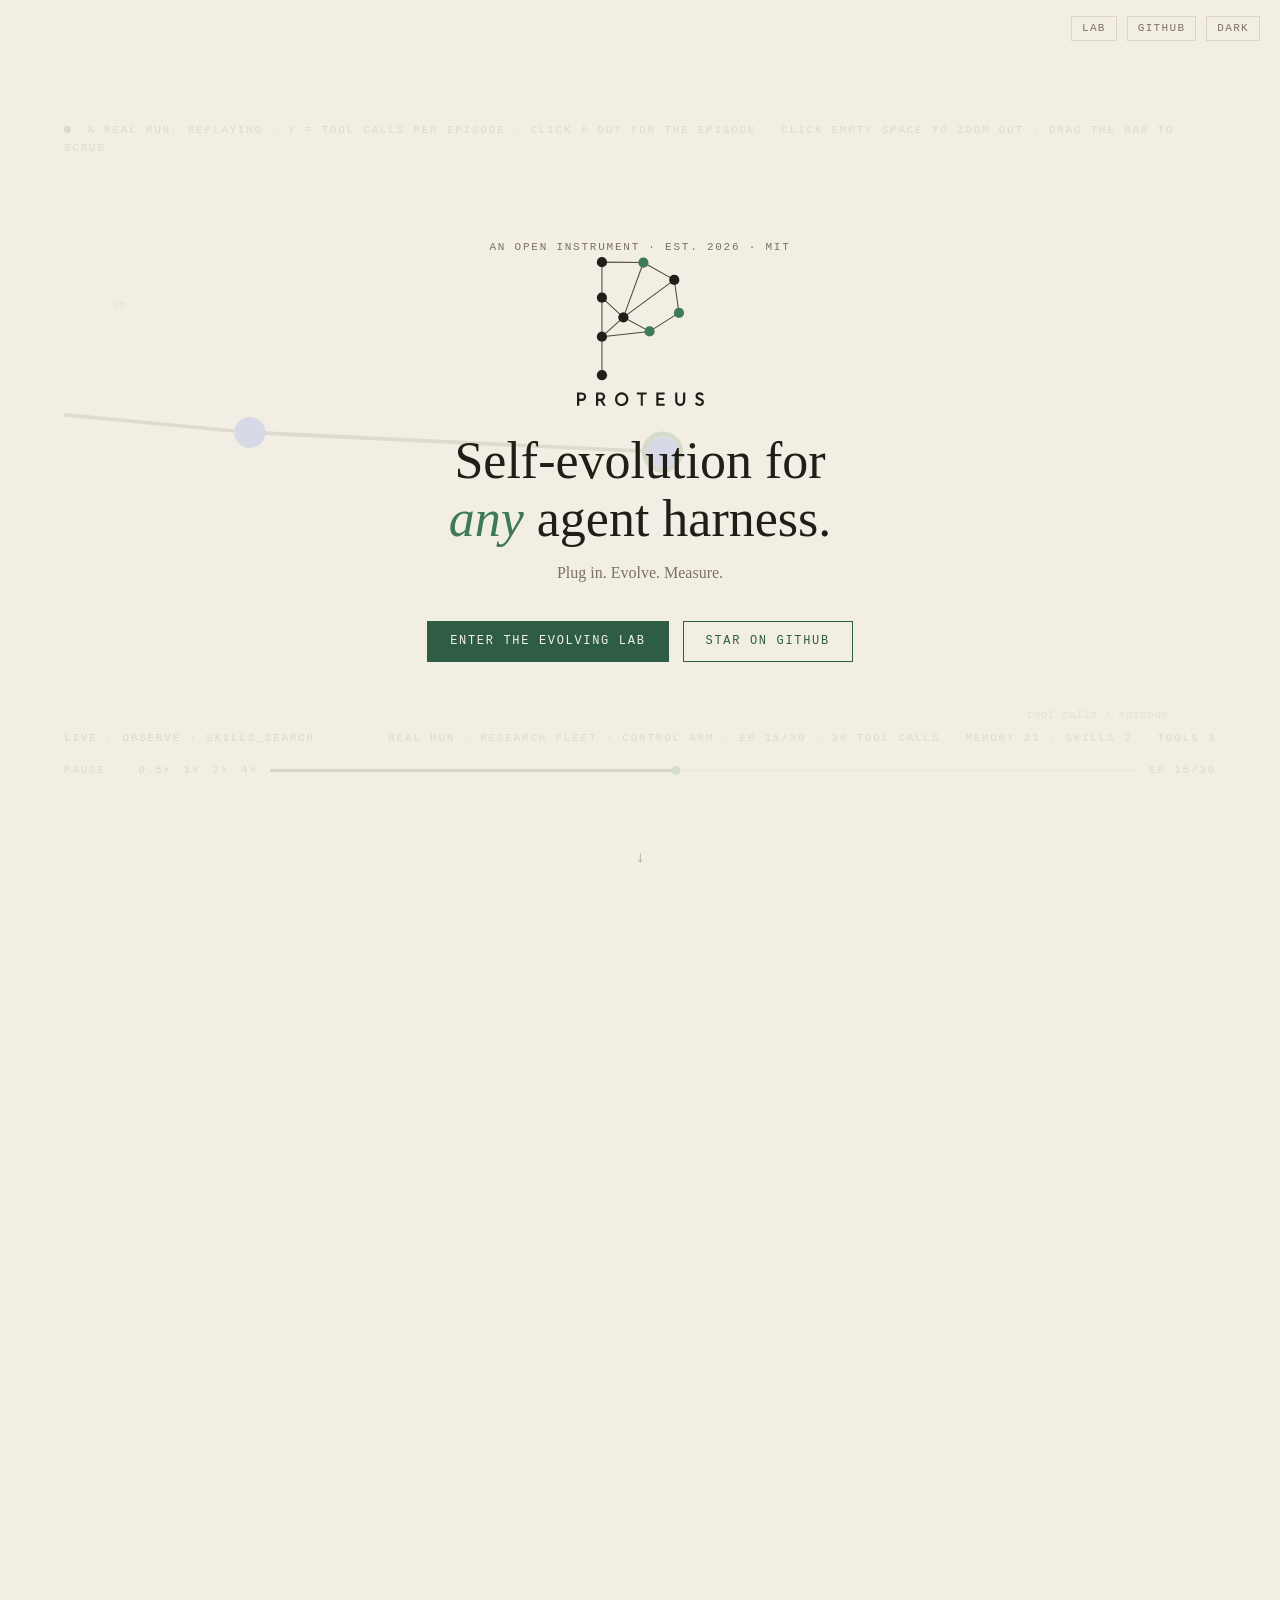
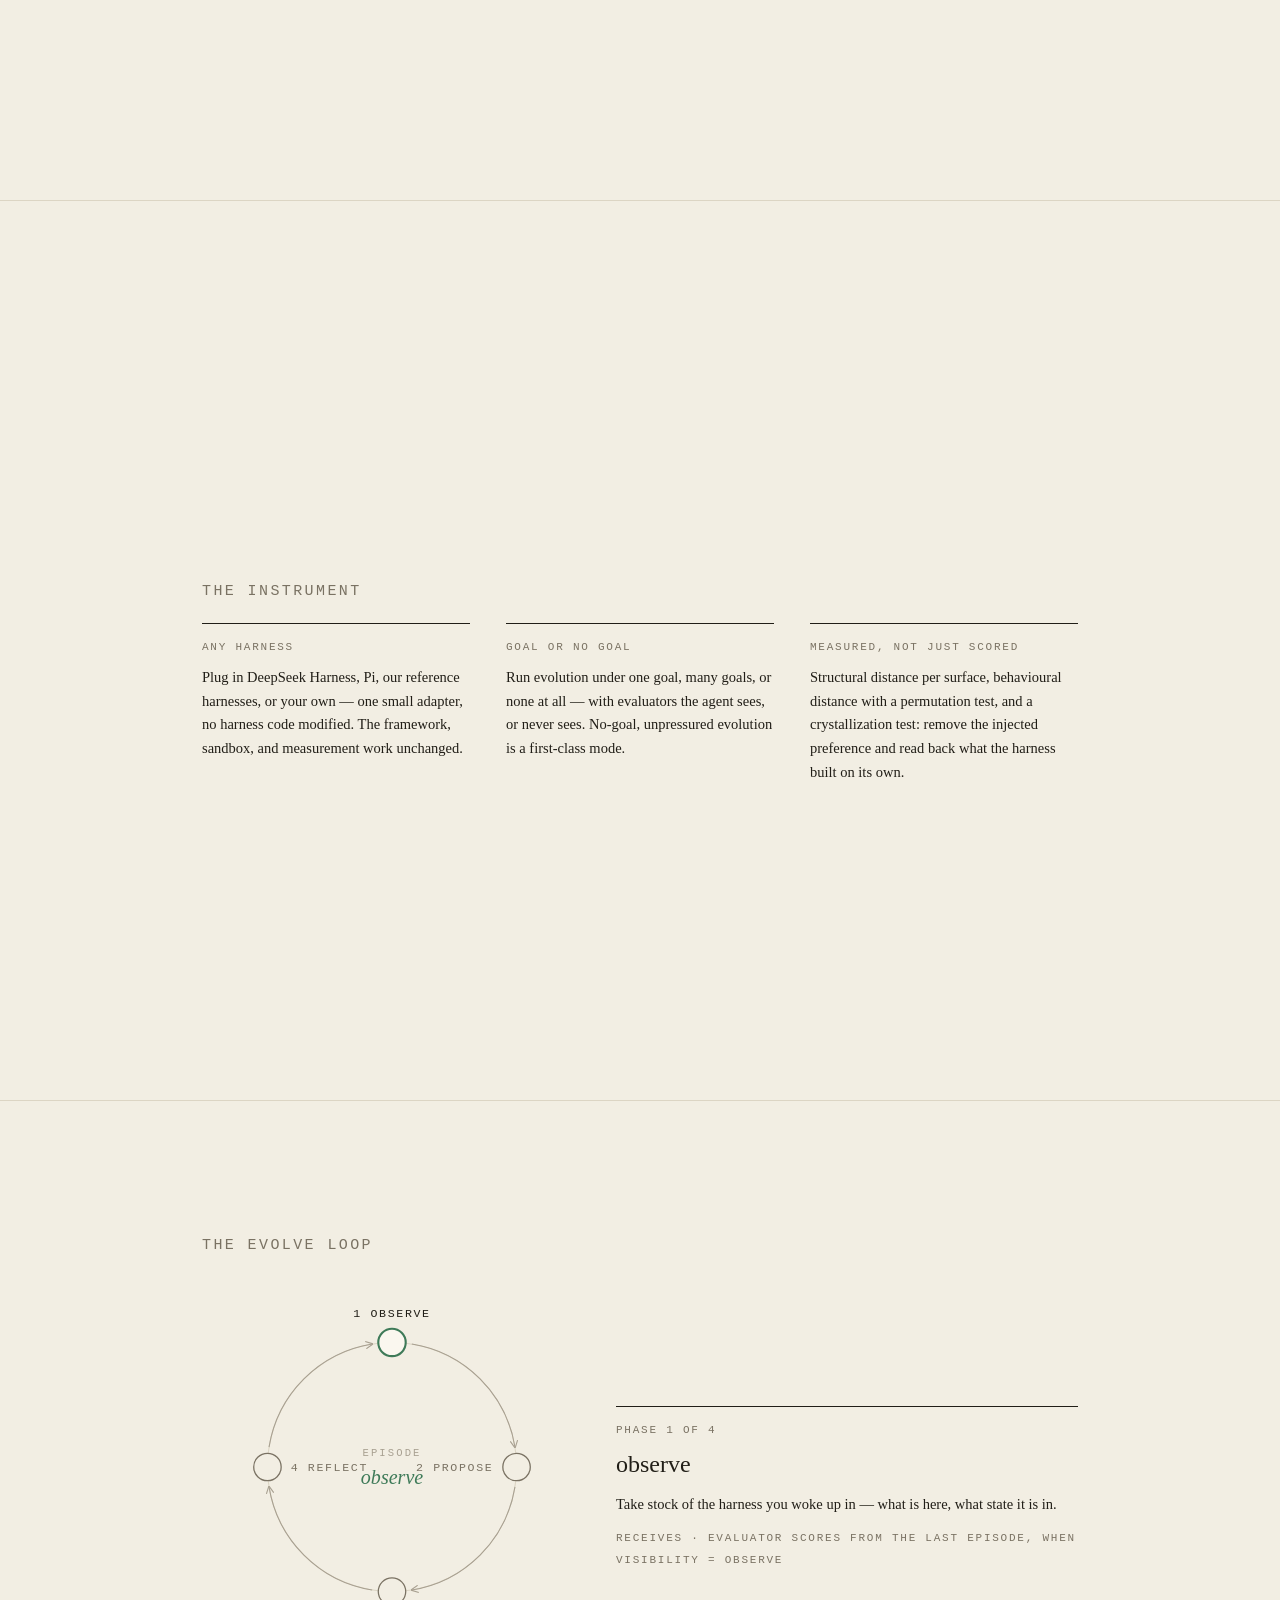
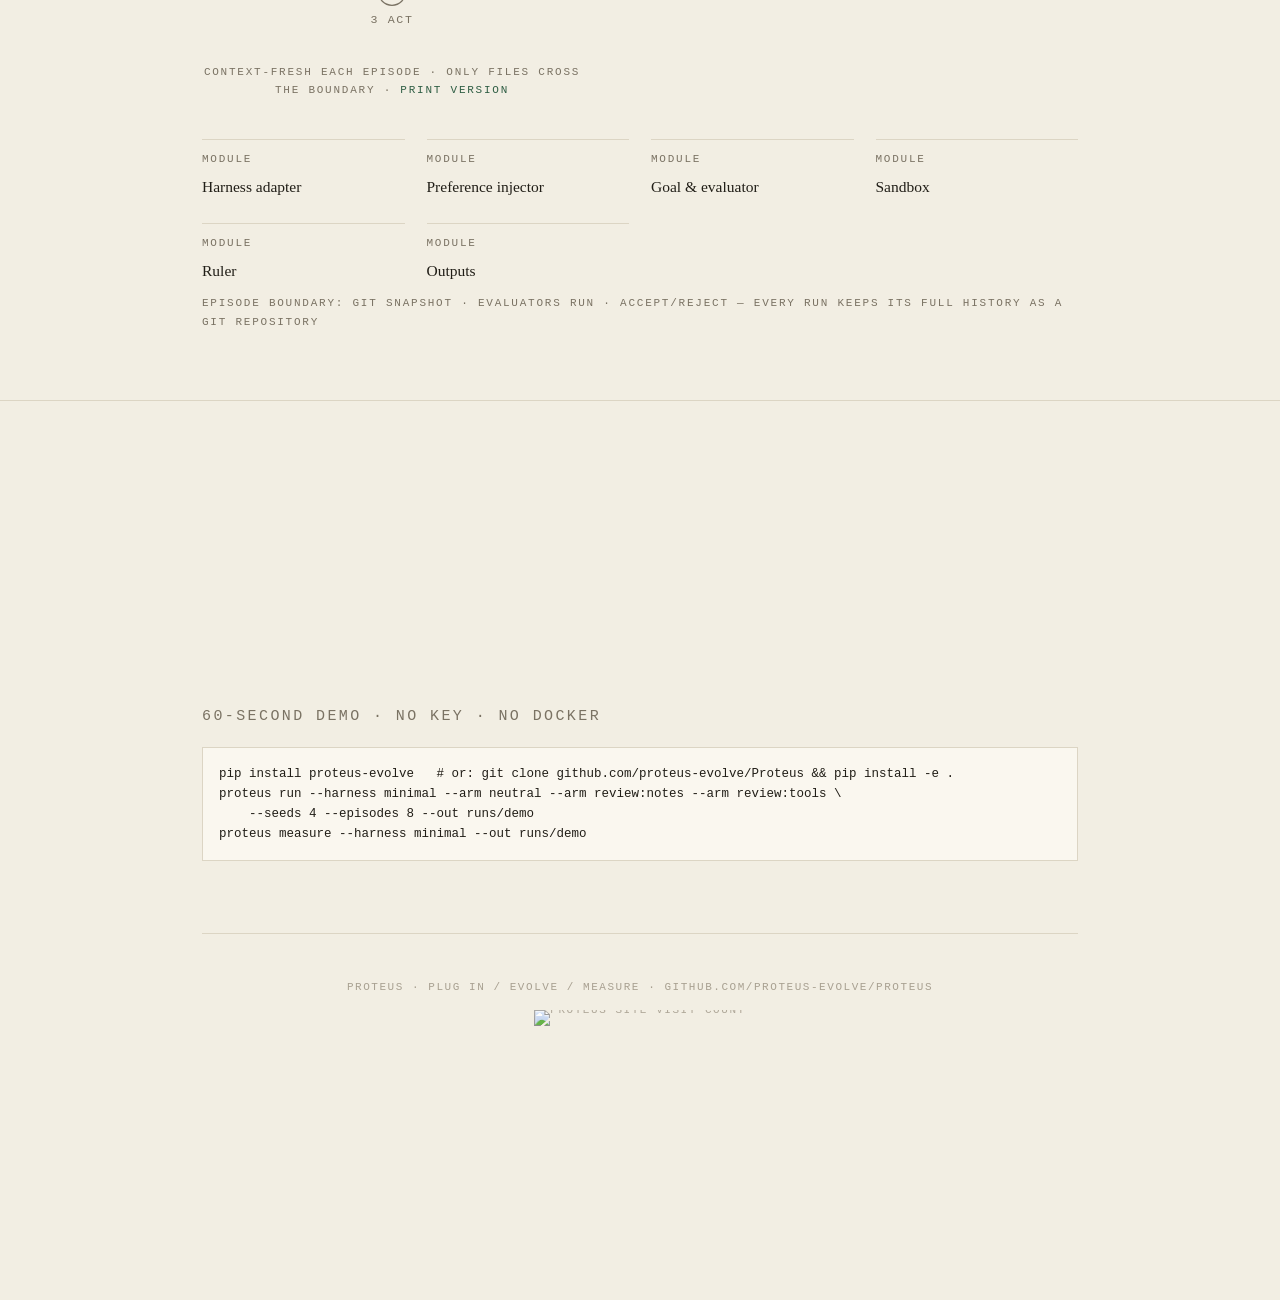
==== commit 23a2aec3: "Show public site visit count" ====
--- a/index.html
+++ b/index.html
@@ -408,7 +408,13 @@
 proteus measure --harness minimal --out runs/demo</pre>
 
   <footer class="site">Proteus · plug in / evolve / measure ·
-<a href="https://github.com/proteus-evolve/Proteus">github.com/proteus-evolve/Proteus</a></footer>
+    <a href="https://github.com/proteus-evolve/Proteus">github.com/proteus-evolve/Proteus</a>
+    <a class="site-counter" href="https://hits.sh/proteus-evolve.github.io/"
+      aria-label="View public site visit statistics">
+      <img src="https://hits.sh/proteus-evolve.github.io.svg?view=total&amp;style=flat-square&amp;label=site%20visits&amp;color=2E5D43&amp;labelColor=7A7263"
+        alt="Proteus site visit count" height="20" decoding="async">
+    </a>
+  </footer>
 </div></section>
 
 
--- a/assets/site.css
+++ b/assets/site.css
@@ -122,6 +122,10 @@
   text-align:center; padding:44px 0 30px; border-top:1px solid var(--rule);
   margin-top:72px }
 footer.site a { color:var(--dim) }
+footer.site .site-counter { display:block; width:max-content; margin:14px auto 0;
+  line-height:0; opacity:.9 }
+footer.site .site-counter:hover { opacity:1; text-decoration:none }
+footer.site .site-counter img { display:block; height:20px; width:auto }
 
 /* explicit theme choice overrides the OS preference, both ways */
 :root[data-theme="dark"] {
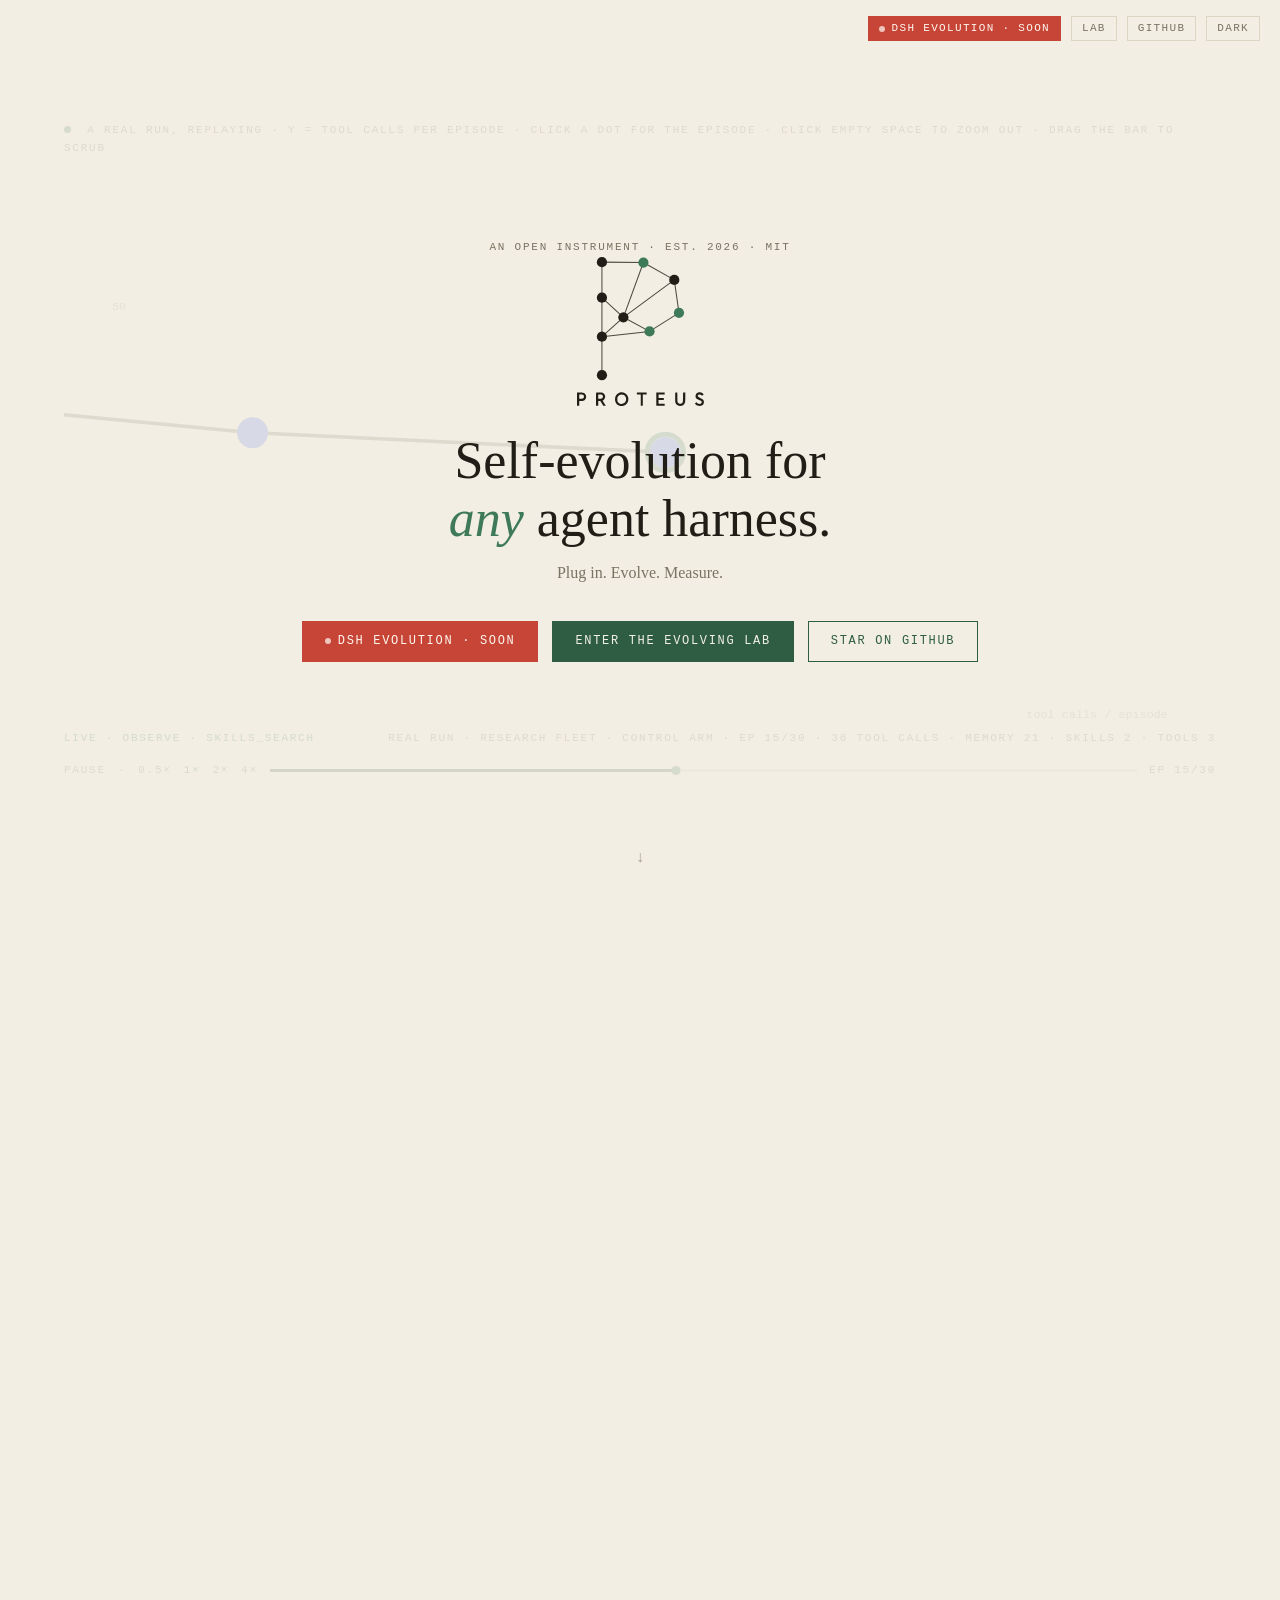
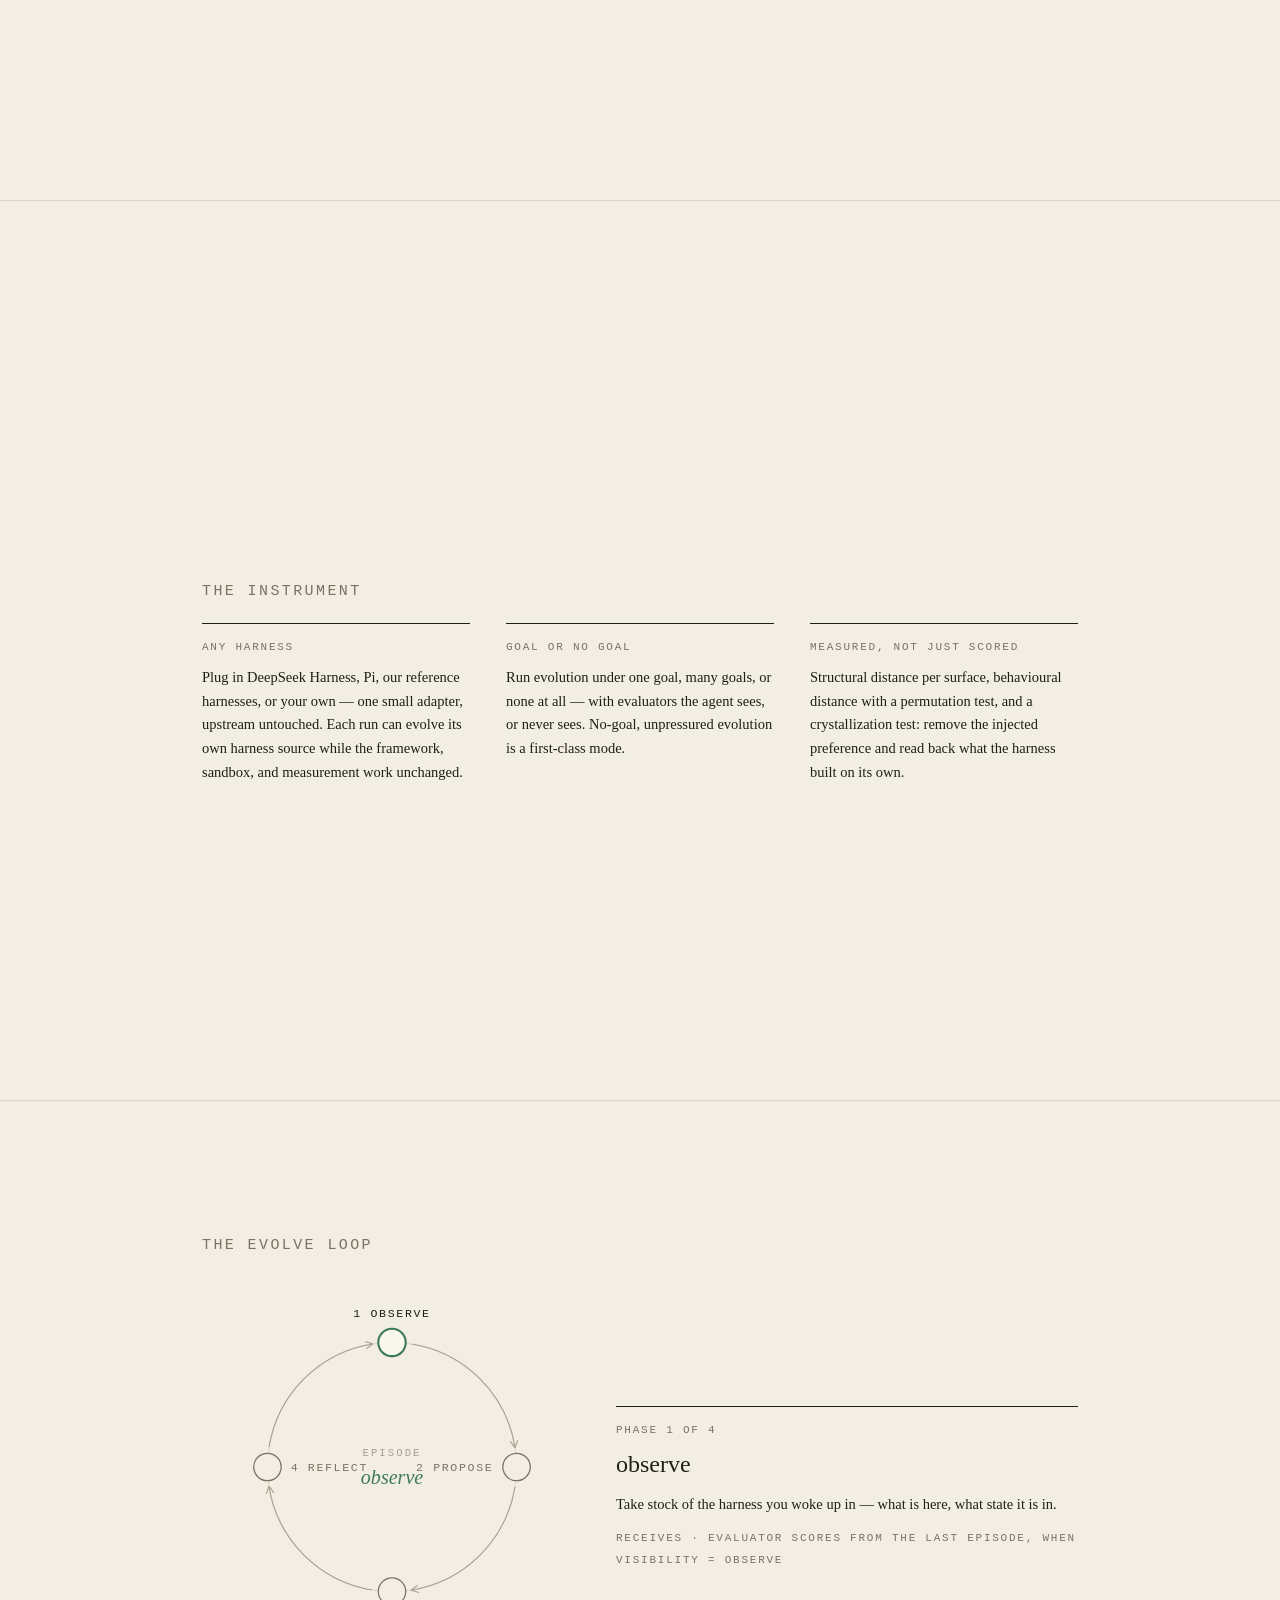
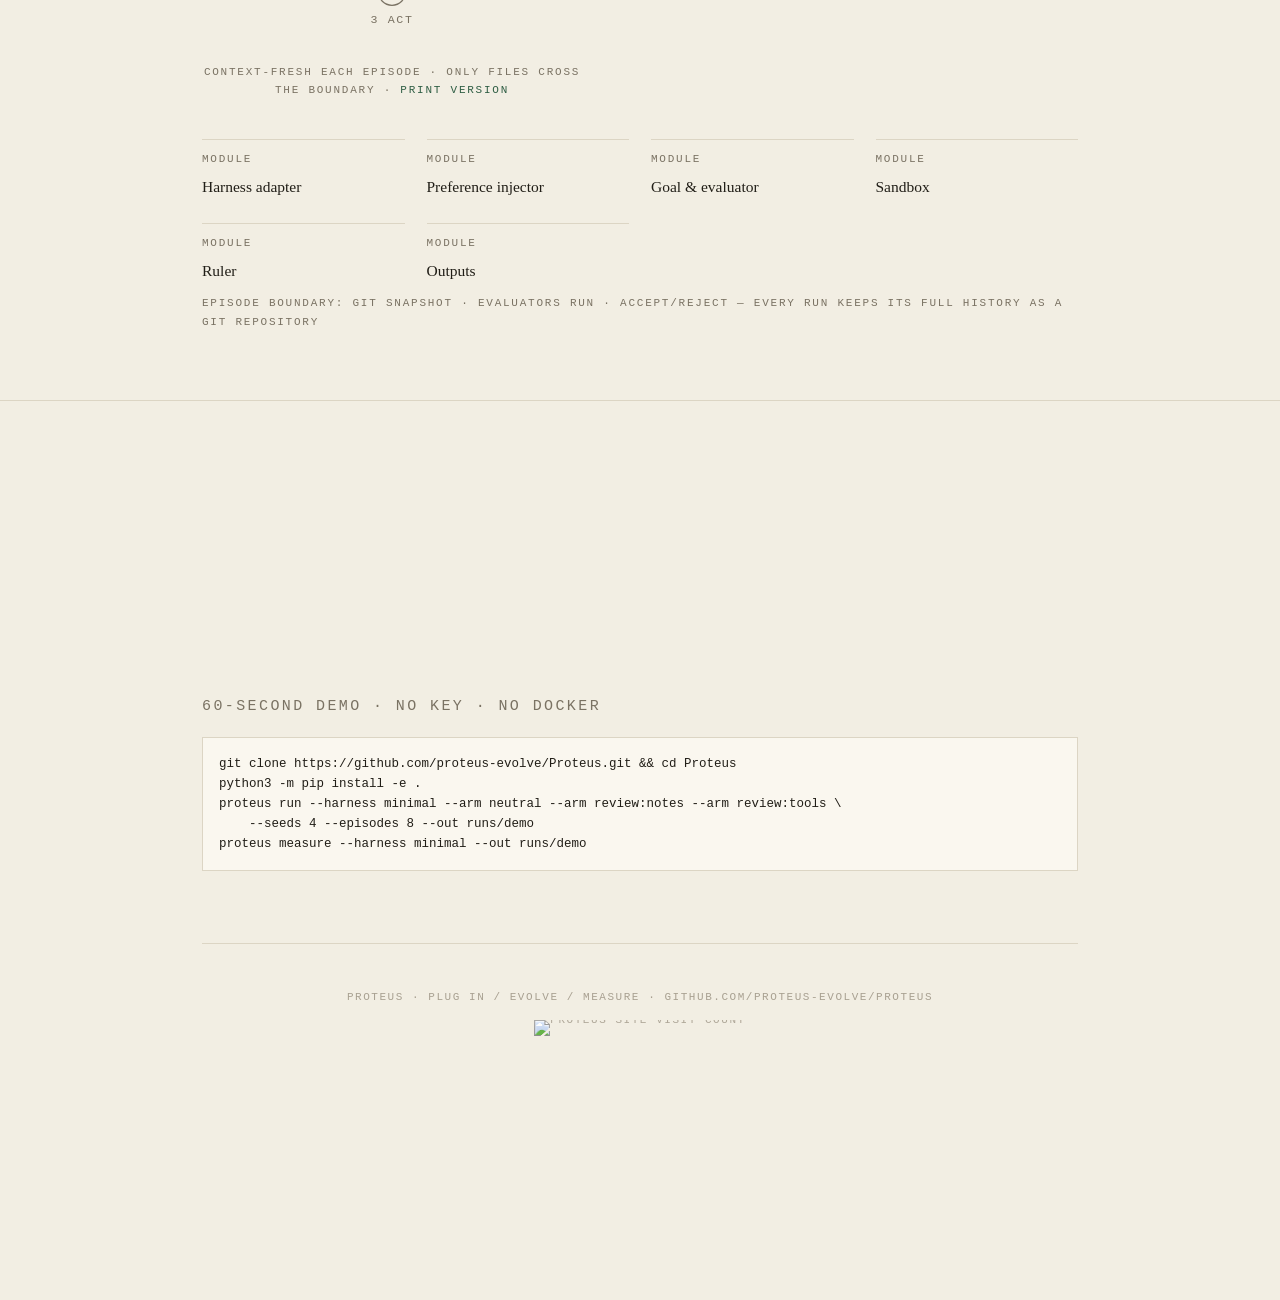
==== commit c687a676: "Launch DSH evolution live tracker" ====
--- a/index.html
+++ b/index.html
@@ -81,6 +81,8 @@
 </head>
 <body>
 <nav id="corner-nav">
+  <a class="live-link" data-live-status="scheduled" href="playground.html#live-campaign">
+    <span class="live-indicator" aria-hidden="true"></span><span data-live-label>DSH evolution</span></a>
   <a href="playground.html">Lab</a>
   <a href="https://github.com/proteus-evolve/Proteus">GitHub</a>
   <button id="theme-btn" type="button" aria-label="switch theme"></button>
@@ -187,6 +189,8 @@
     agent harness.</h1>
   <div class="slog" style="color:var(--soft)">Plug in. Evolve. Measure.</div>
   <div class="cta hero-cta">
+    <a class="btn live-link" data-live-status="scheduled" href="playground.html#live-campaign">
+      <span class="live-indicator" aria-hidden="true"></span><span data-live-label>Watch DSH evolve</span></a>
     <a class="btn primary" href="playground.html">Enter the evolving lab</a>
     <a class="btn" href="https://github.com/proteus-evolve/Proteus">Star on GitHub</a>
   </div>
@@ -208,8 +212,8 @@
     <div class="card">
       <h3>Any harness</h3>
       Plug in DeepSeek Harness, Pi, our reference harnesses, or your own — one small
-      adapter, no harness code modified. The framework, sandbox, and measurement work
-      unchanged.
+      adapter, upstream untouched. Each run can evolve its own harness source while the
+      framework, sandbox, and measurement work unchanged.
     </div>
     <div class="card">
       <h3>Goal or no goal</h3>
@@ -402,7 +406,8 @@
 
 <section class="page"><div class="wrap">
   <h2>60-second demo · no key · no docker</h2>
-  <pre class="cmd">pip install proteus-evolve   # or: git clone github.com/proteus-evolve/Proteus && pip install -e .
+  <pre class="cmd">git clone https://github.com/proteus-evolve/Proteus.git && cd Proteus
+python3 -m pip install -e .
 proteus run --harness minimal --arm neutral --arm review:notes --arm review:tools \
     --seeds 4 --episodes 8 --out runs/demo
 proteus measure --harness minimal --out runs/demo</pre>
@@ -1064,6 +1069,38 @@
     e.isIntersecting && e.intersectionRatio > .45));
 }, {threshold:[.45]}).observe(traceSec);
 </script>
+<script>
+// The landing page carries only campaign status. The Lab loads the full privacy-reduced
+// episode feed and renders the trajectory, diffs, measurements, and expandable details.
+async function refreshDshLiveLinks() {
+  try {
+    const response = await fetch(`assets/dsh-audio-live.json?t=${Date.now()}`, {cache:"no-store"});
+    if (!response.ok) return;
+    const data = await response.json();
+    const status = data.status || "scheduled";
+    const complete = data.episodes?.length || 0;
+    const target = Number(data.episodes_target || 12);
+    const labels = {
+      scheduled:"DSH evolution · soon",
+      starting:"DSH evolution · starting",
+      paused:`DSH evolution · ${complete}/${target}`,
+      error:`DSH evolution · ${complete}/${target}`,
+      complete:"DSH evolution · replay",
+      running:`Live · DSH ${complete}/${target}`
+    };
+    document.querySelectorAll(".live-link").forEach(link => {
+      link.dataset.liveStatus = status;
+      const label = link.querySelector("[data-live-label]");
+      if (label) label.textContent = labels[status] || `DSH evolution · ${complete}/${target}`;
+      link.setAttribute("aria-label", `${labels[status] || "DSH evolution"}. Open the public evolution trace.`);
+    });
+  } catch (_) {
+    // Keep the scheduled label when the feed is temporarily unavailable.
+  }
+}
+refreshDshLiveLinks();
+setInterval(refreshDshLiveLinks, 15000);
+</script>
 <script src="assets/theme.js"></script>
 </body>
 </html>
--- a/assets/site.css
+++ b/assets/site.css
@@ -5,17 +5,9 @@
 :root {
   --bg:#F2EEE3; --panel:#FAF7EF; --ink:#211E17; --soft:#7A7263; --dim:#A8A091;
   --rule:#DCD5C4; --anchor:#2E5D43; --anchor-hi:#3E7A58; --anchor-ink:#F4F1E8;
-  --bad:#A8402E;
+  --bad:#A8402E; --live:#C64536; --live-hi:#A93428; --live-ink:#FFF8F1;
   --s-notes:#4F6DF5; --s-tools:#E8833A; --s-skills:#3FA96E; --s-instr:#9A7BD6;
   --s-none:#D8D1C0;
-}
-@media (prefers-color-scheme: dark) {
-  :root:not([data-theme="light"]) {
-    --bg:#0B0A09; --panel:#141210; --ink:#F4EFE6; --soft:#9C948A; --dim:#5C564E;
-    --rule:#2A2621; --anchor:#7FB598; --anchor-hi:#9CCBB0; --anchor-ink:#10140F;
-    --bad:#E86A50;
-    --s-none:#3A362F;
-  }
 }
 * { box-sizing:border-box; margin:0 }
 body { background:var(--bg); color:var(--ink);
@@ -127,16 +119,16 @@
 footer.site .site-counter:hover { opacity:1; text-decoration:none }
 footer.site .site-counter img { display:block; height:20px; width:auto }
 
-/* explicit theme choice overrides the OS preference, both ways */
+/* The campaign defaults to the light paper palette; dark remains an explicit choice. */
 :root[data-theme="dark"] {
   --bg:#0B0A09; --panel:#141210; --ink:#F4EFE6; --soft:#9C948A; --dim:#5C564E;
   --rule:#2A2621; --anchor:#7FB598; --anchor-hi:#9CCBB0; --anchor-ink:#10140F;
-  --bad:#E86A50; --s-none:#3A362F;
+  --bad:#E86A50; --live:#E85D4C; --live-hi:#F07160; --live-ink:#160A07;
 }
 :root[data-theme="light"] {
   --bg:#F2EEE3; --panel:#FAF7EF; --ink:#211E17; --soft:#7A7263; --dim:#A8A091;
   --rule:#DCD5C4; --anchor:#2E5D43; --anchor-hi:#3E7A58; --anchor-ink:#F4F1E8;
-  --bad:#A8402E; --s-none:#D8D1C0;
+  --bad:#A8402E; --live:#C64536; --live-hi:#A93428; --live-ink:#FFF8F1;
 }
 :root { --logo-accent: var(--anchor-hi) }
 
@@ -165,3 +157,22 @@
   text-decoration: none; display: inline-block }
 #theme-btn:hover, header.site nav a:hover, #corner-nav a:hover {
   color: var(--anchor); border-color: var(--anchor); text-decoration: none }
+
+/* Campaign links are the one deliberate interruption to the green navigation system:
+   they remain red in both themes so a live public run is visible at first glance. */
+#corner-nav a.live-link, header.site nav a.live-link, .btn.live-link {
+  display:inline-flex; align-items:center; gap:7px; background:var(--live);
+  border-color:var(--live); color:var(--live-ink) }
+#corner-nav a.live-link:hover, header.site nav a.live-link:hover, .btn.live-link:hover {
+  background:var(--live-hi); border-color:var(--live-hi); color:var(--live-ink) }
+.live-indicator { width:6px; height:6px; border-radius:50%; background:currentColor;
+  flex:none; opacity:.72 }
+.live-link[data-live-status="running"] .live-indicator,
+.live-link[data-live-status="starting"] .live-indicator {
+  animation:live-indicator-pulse 1.5s ease-in-out infinite }
+@keyframes live-indicator-pulse {
+  50% { opacity:.25; transform:scale(.68) }
+}
+@media (prefers-reduced-motion: reduce) {
+  .live-link .live-indicator { animation:none !important }
+}
